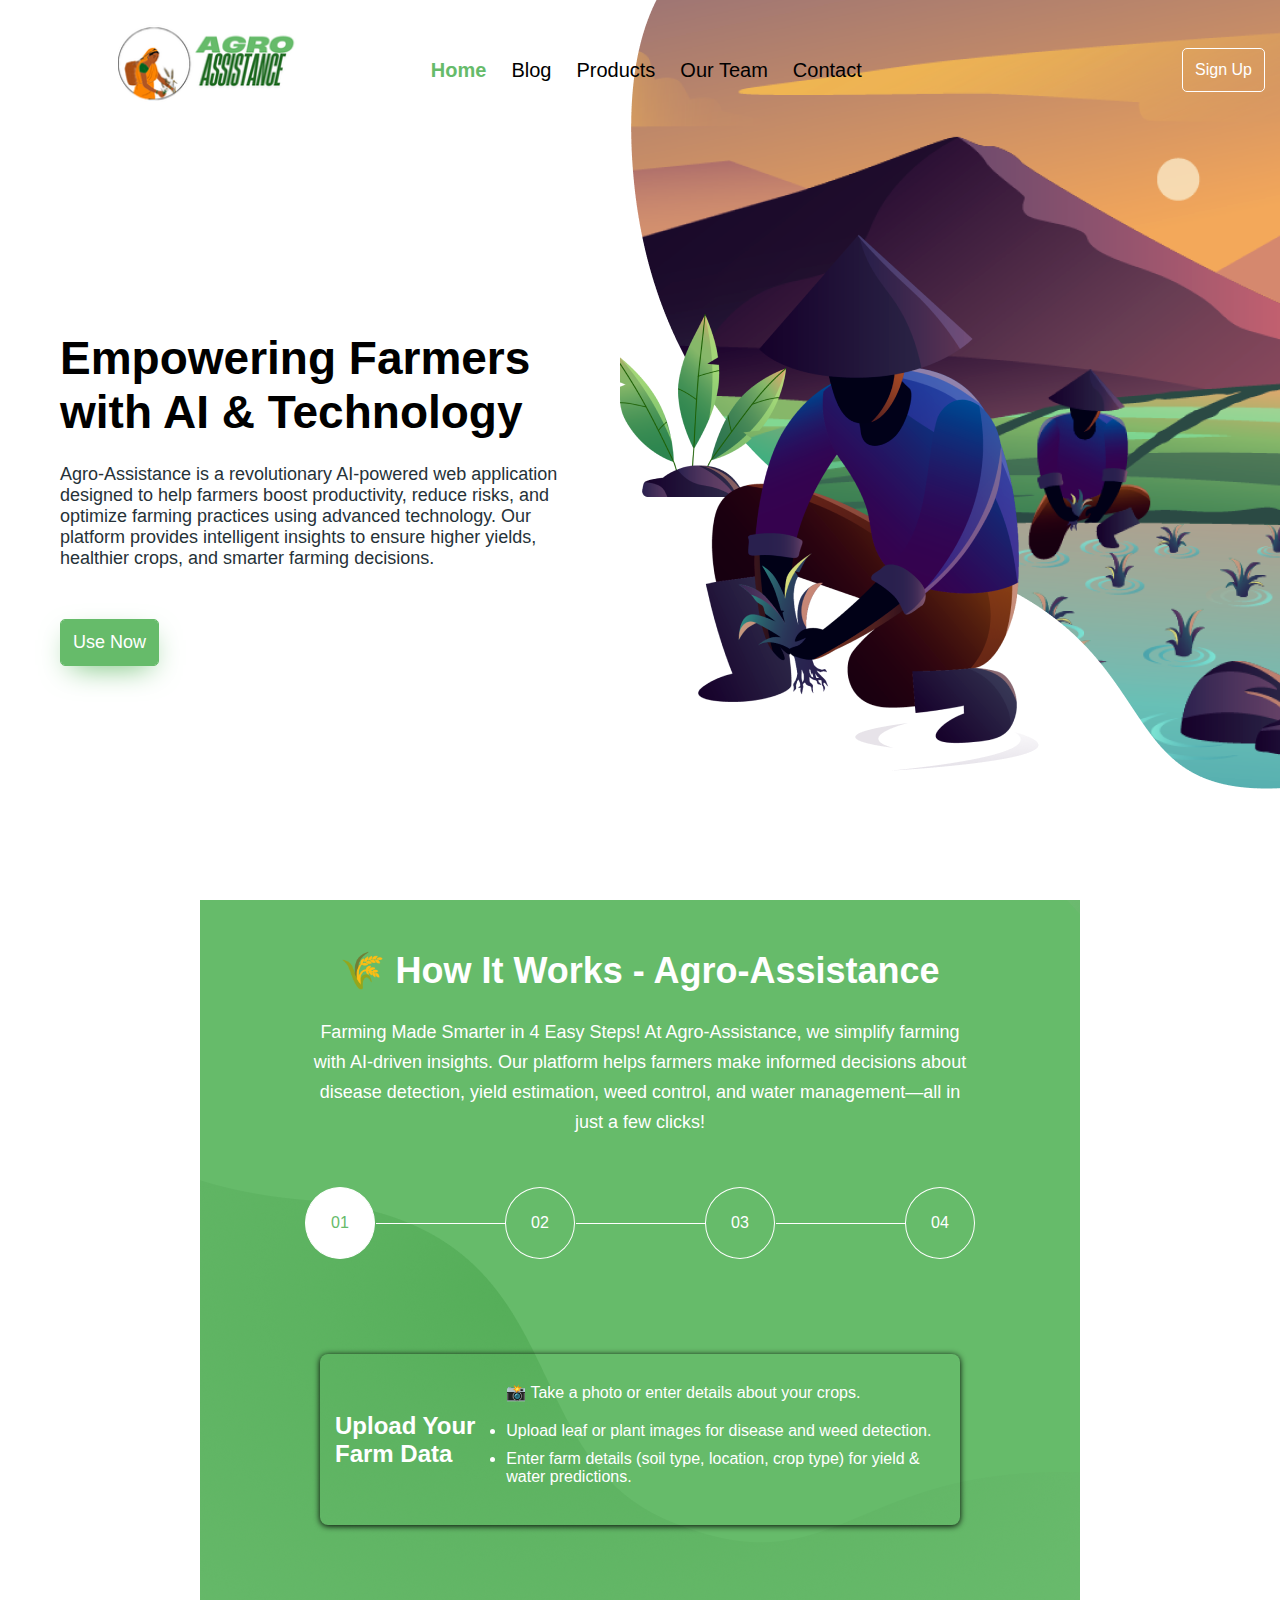
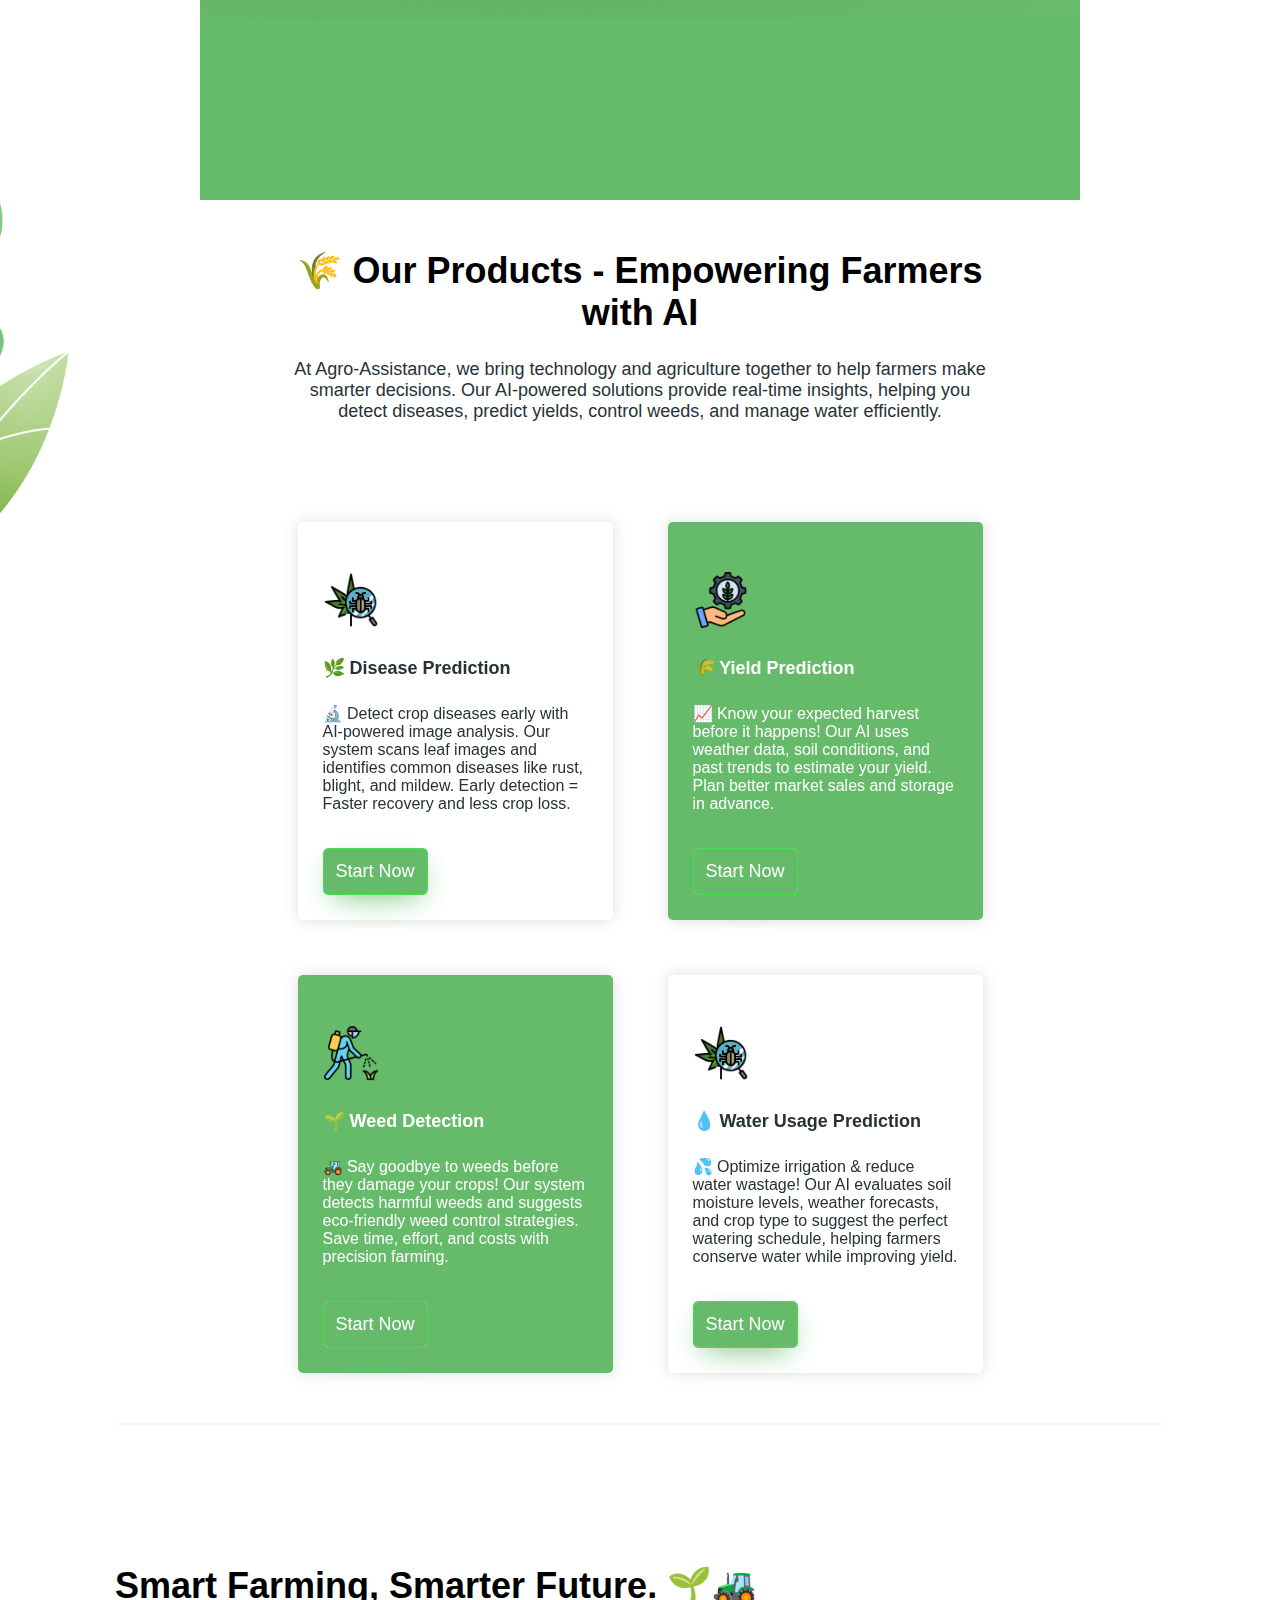
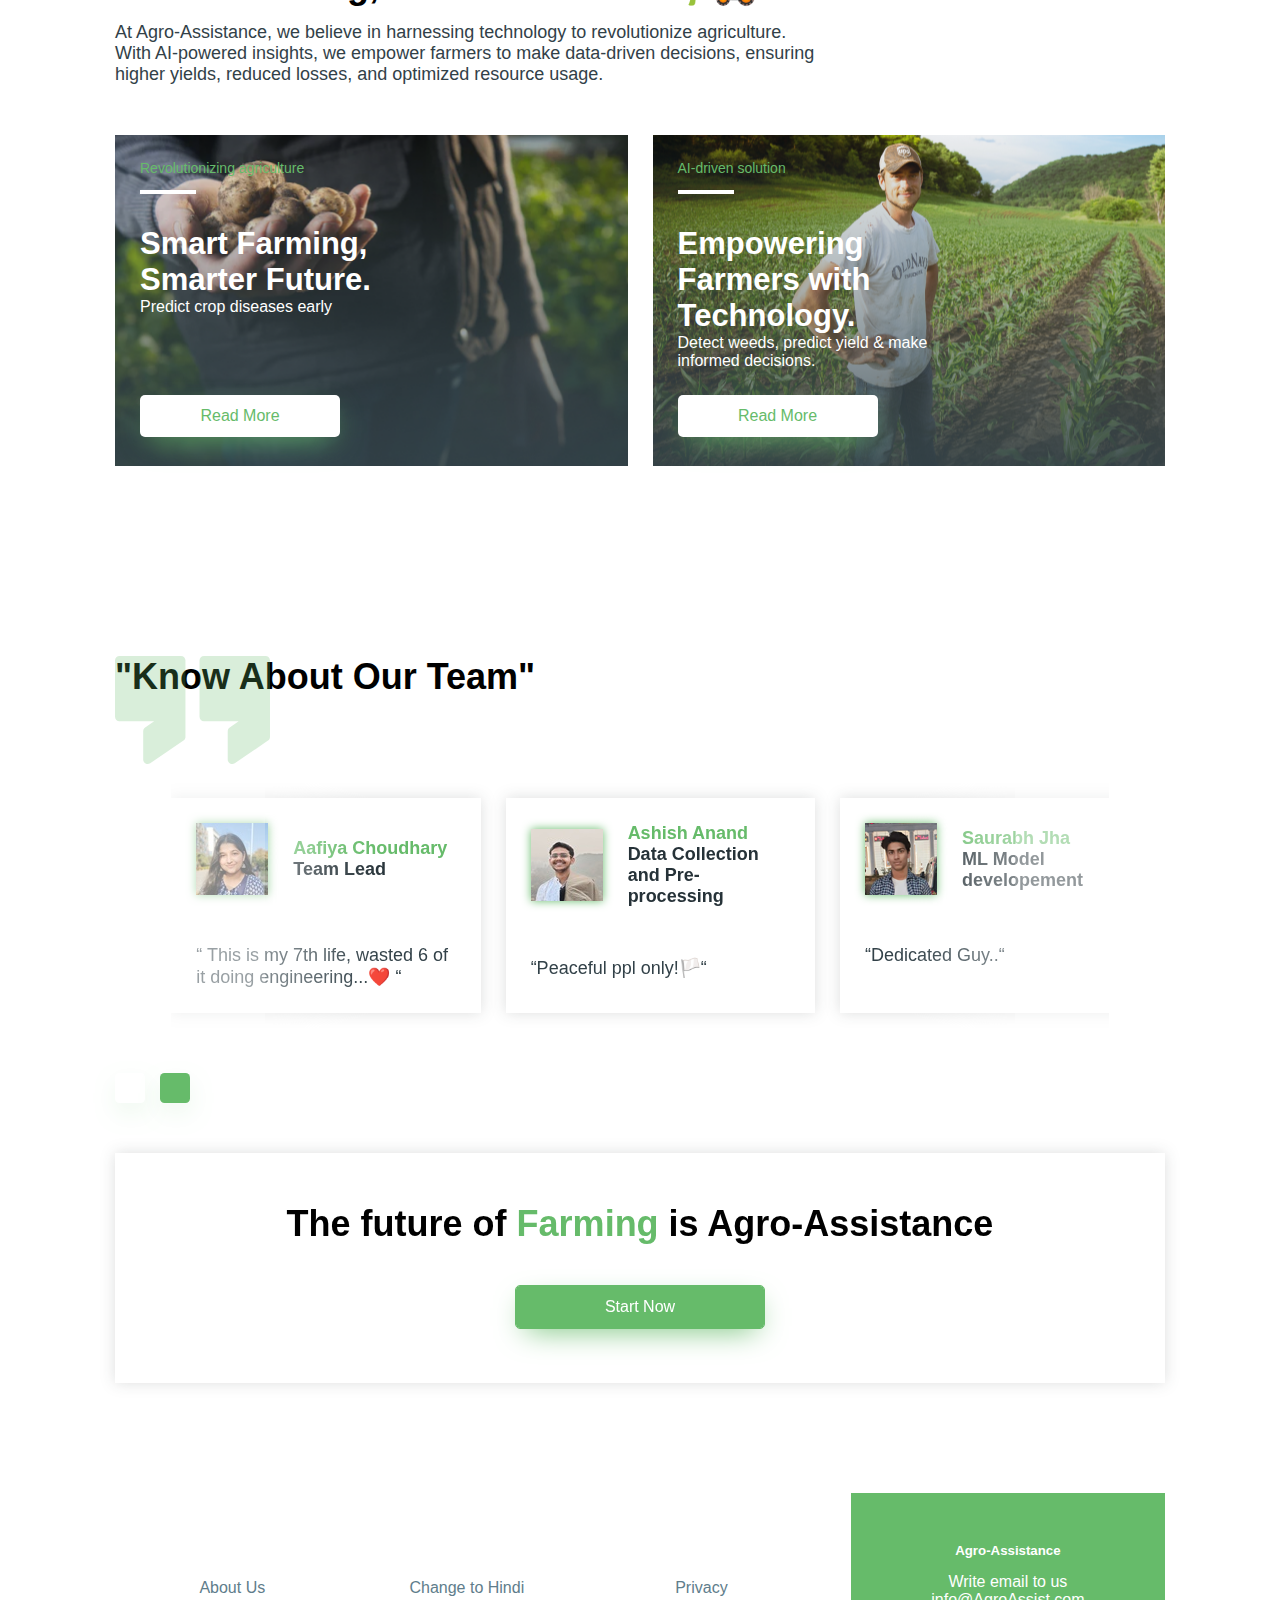
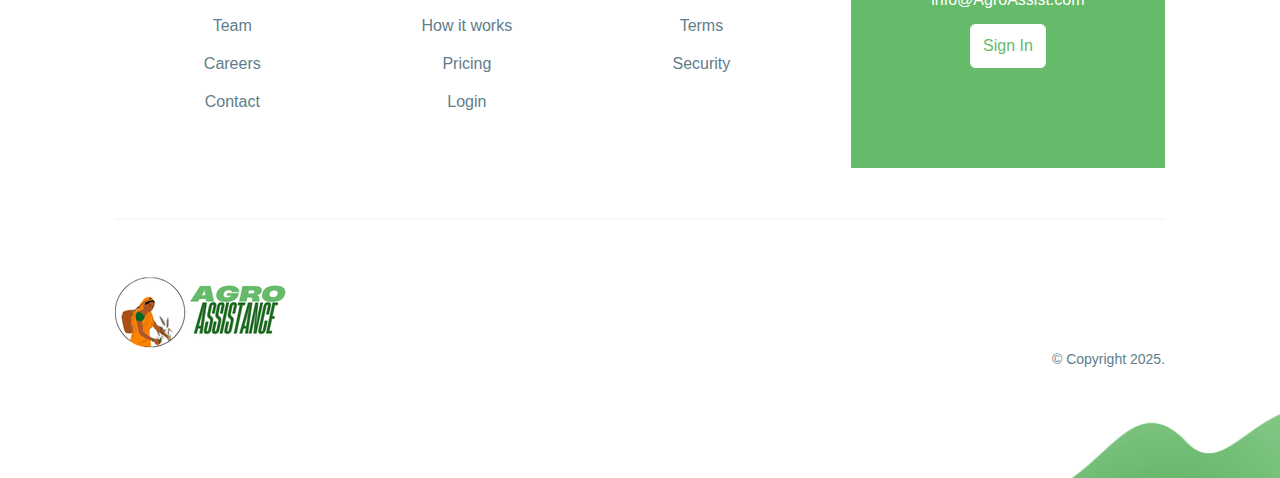
==== index.html @ 74d958de "added language switch toggle at footer." ====
<!DOCTYPE html>
<html lang="en">

<head>
    <meta charset="UTF-8">
    <meta name="viewport" content="width=device-width, user-scalable=no, initial-scale=1.0, maximum-scale=1.0, minimum-scale=1.0">
    <title>Agro Assistance</title>
    <link rel="icon" type="image/png" href="assets/img/agri.svg">
    <link rel="stylesheet" href="https://cdnjs.cloudflare.com/ajax/libs/font-awesome/5.15.2/css/all.min.css" integrity="sha512-HK5fgLBL+xu6dm/Ii3z4xhlSUyZgTT9tuc/hSrtw6uzJOvgRr2a9jyxxT1ely+B+xFAmJKVSTbpM/CuL7qxO8w==" crossorigin="anonymous" />
    <link rel="stylesheet" href="assets/css/main.css">
</head>

<body>
    <div class="container">
        <header>
            <nav class="header__nav w-120">
                <div class="header__logo">
                    <img src="assets/img/logo.png" alt="Logo">
                </div>
                <div class="header__nav__content">
                    <div class="nav-close-icon"></div>
                    <ul class="header__menu">
                        <li class="menu__item">
                            <a href="#home" class="menu__link active">Home</a>
                        </li>
                        <li class="menu__item">
                            <a href="#blog" class="menu__link">Blog</a>
                        </li>
                        <li class="menu__item">
                            <a href="#product" class="menu__link">Products</a>
                        </li>
                        <li class="menu__item">
                            <a href="#team" class="menu__link">Our Team</a>
                        </li>
                    
                        <li class="menu__item">
                            <a href="#contact" class="menu__link">Contact</a>
                        </li>
                    </ul>
                    <div class="header__signup">
                        <a href="#" class="btn btn__signup">
                            <i class="fas fa-user-plus"></i> Sign Up
                        </a>
                    </div>
                </div>

                <div class="hamburger-menu-wrap">
                    <div class="hamburger-menu">
                        <div class="line"></div>
                        <div class="line"></div>
                        <div class="line"></div>
                    </div>
                </div>
            </nav>
        </header>

        <section id="home" class="hero w-120">
            <div class="hero__content">
                <div class="hero__text">
                    <h1 class="hero__title">Empowering Farmers with AI & Technology</h1>
                    <p class="hero__description">
                        Agro-Assistance is a revolutionary AI-powered web application designed to help farmers boost productivity, reduce risks, and optimize farming practices using advanced technology. Our platform provides intelligent insights to ensure higher yields, healthier crops, and smarter farming decisions.
                    </p>
                    <a href="#product" class="btn btn__hero">Use Now</a>
                </div>
                <div class="hero__img">
                    <img src="assets/img/hero.png" alt="">
                </div>
            </div>
        </section>

        <section id="blog" class="how-is-works w-120">
            <div class="works__content">
                <div class="works__head">
                    <h2 class="works__title">🌾 How It Works - Agro-Assistance</h2>
                    <p class="works__description">
                        Farming Made Smarter in 4 Easy Steps!
At Agro-Assistance, we simplify farming with AI-driven insights. Our platform helps farmers make informed decisions about disease detection, yield estimation, weed control, and water management—all in just a few clicks!
                    </p>
                </div>
                <div class="works__body">
                    <ul class="form_progressbar">
                        <li class="progressbar__step active" data-step="1">01</li>
                        <li class="progressbar__step" data-step="2">02</li>
                        <li class="progressbar__step" data-step="3">03</li>
                        <li class="progressbar__step" data-step="4">04</li>
                    </ul>
                </div>
                <div class="works__footer">
                    <div class="works__step__content first_step">
                        <h3 class="works__step_title"> Upload Your Farm Data</h3>
                        <ul class="works__step_description">
                            <p>📸 Take a photo or enter details about your crops.</p>
                                <li>Upload leaf or plant images for disease and weed detection.</li>
                                <li>Enter farm details (soil type, location, crop type) for yield & water predictions.</li>
                                
                        </ul>
                    </div>
                    <div class="works__step__content">
                        <h3 class="works__step_title"> AI Analysis & Predictions</h3>
                        <ul class="works__step_description">
                            <p>🤖 Let our AI do the work!</p>
                            <li>Our advanced machine learning models analyze images, soil, and climate data.</li>
                            <li>Get instant disease identification, weed classification, yield estimations, and water usage recommendations.</li>
                        </ul>
                    </div>
                    <div class="works__step__content">
                        <h3 class="works__step_title">Get Actionable Insights</h3>
                        <ul class="works__step_description">
                            <p>📊 Receive easy-to-understand reports. </p>
                                <li>If a disease or weed is detected, get treatment recommendations.</li>
                                <li>For yield prediction, see expected production estimates.</li>
                                <li>Get customized watering schedules to conserve water.</li> 
                        </ul>
                    </div>
                    <div class="works__step__content">
                        <h3 class="works__step_title"> Improve & Optimize Your Farming</h3>
                        <ul class="works__step_description">
                            <p>🌾 Take action & grow smarter!</p>
                                <li>Follow AI-powered suggestions for healthier crops.</li>
                                <li>Plan irrigation wisely, saving time & resources.</li>
                                <li>Watch your farm productivity soar with technology! 🚀</li>
                        </ul>
                    </div>
                </div>
            </div>
        </section>

        <section id="product" class="opportunities">
            <div class="opportunities__img">
                <img src="assets/img/leaf.png" alt="">
            </div>
            <div class="opportunities__content w-105">
                <div class="opportunities__head">
                    <h2 class="opportunities__title">🌾 Our Products - Empowering Farmers with AI</h2>
                    <p class="opportunities__description">At Agro-Assistance, we bring technology and agriculture together to help farmers make smarter decisions. Our AI-powered solutions provide real-time insights, helping you detect diseases, predict yields, control weeds, and manage water efficiently.</p>
                </div>
                <div class="opportunities__body">
                    <div class="opportunity">
                        <img src="assets/img/opportunites/opp1.png" alt="Icon" class="opportunity__icon img__50">
                        <h4 class="opportunity__title">🌿 Disease Prediction</h4>
                        <p class="opportunity__description">
                            🔬 Detect crop diseases early with AI-powered image analysis. Our system scans leaf images and identifies common diseases like rust, blight, and mildew. Early detection = Faster recovery and less crop loss.</p>
                        <button class="btn btn__start">Start Now</button>
                    </div>

                    <div class="opportunity active">
                        <img src="assets/img/opportunites/opp2.png" alt="Icon" class="opportunity__icon img__50">
                        <h4 class="opportunity__title">🌾 Yield Prediction</h4>
                        <p class="opportunity__description">
                            📈 Know your expected harvest before it happens! Our AI uses weather data, soil conditions, and past trends to estimate your yield. Plan better market sales and storage in advance.</p>
                        <button class="btn btn__start">Start Now</button>
                    </div>
                    <div class="opportunity active">
                        <img src="assets/img/opportunites/opp3.png" alt="Icon" class="opportunity__icon img__50">
                        <h4 class="opportunity__title">🌱 Weed Detection</h4>
                        <p class="opportunity__description">
                            🚜 Say goodbye to weeds before they damage your crops! Our system detects harmful weeds and suggests eco-friendly weed control strategies. Save time, effort, and costs with precision farming.</p>
                        <button class="btn btn__start">Start Now</button>
                    </div>
                    <div class="opportunity">
                        <img src="assets/img/opportunites/opp1.png" alt="Icon" class="opportunity__icon img__50">
                        <h4 class="opportunity__title">💧 Water Usage Prediction</h4>
                        <p class="opportunity__description">
                            💦 Optimize irrigation & reduce water wastage! Our AI evaluates soil moisture levels, weather forecasts, and crop type to suggest the perfect watering schedule, helping farmers conserve water while improving yield.</p>
                        <button class="btn btn__start">Start Now</button>
                    </div>
                </div>
            </div>
        </section>

        <section class="invest  w-105">
            <div class="invest__content">
                <div class="invest__head">
                    <h2 class="invest__title">Smart Farming, Smarter Future. 🌱🚜</h2>
                    <p class="invest__description">
                        At Agro-Assistance, we believe in harnessing technology to revolutionize agriculture. With AI-powered insights, we empower farmers to make data-driven decisions, ensuring higher yields, reduced losses, and optimized resource usage.
                    </p>
                </div>
                <div class="invest__body">
                    <div class="invest__item">
                        <div class="invest__item__head">
                            <h5 class="invest__item__subtitle">Revolutionizing agriculture</h5>
                        </div>
                        <div class="invest__item__body">
                            <h4 class="invest__item__title">Smart Farming, Smarter Future.</h4>
                            <p class="invest__item_description">
                                Predict crop diseases early
                            </p>
                        </div>
                        <div class="invest__item__footer">
                            <a href="#blog" class="btn btn__invest">Read More</a>
                        </div>
                    </div>
                    <div class="invest__item">
                        <div class="invest__item__head">
                            <h5 class="invest__item__subtitle"> AI-driven solution</h5>
                        </div>
                        <div class="invest__item__body">
                            <h4 class="invest__item__title">Empowering Farmers with Technology.
                            </h4>
                            <p class="invest__item_description">
                                Detect weeds, predict yield & make informed decisions.
                            </p>
                        </div>
                        <div class="invest__item__footer">
                            <a href="#blog" class="btn btn__invest">Read More</a>
                        </div>
                    </div>
                </div>
            </div>
        </section>

        <section id="team" class="testimonials">
            <div class="testimonials__content">
                <div class="testimonials__head w-105">
                    <img src="assets/img/quote.svg" alt="Quote" class="testimonials__quote">
                    <h2 class="testimonials__title">"Know About Our Team"</h2>
                </div>
                <div class="testimonials__body">
                    <div class="testimonials__list">
                        <div class="testimonial">
                            <div class="testimonial__profile">
                                <div class="testimonial__img">
                                    <img src="assets/img/testimonials/0.jpg" alt="Testimonial">
                                </div>
                                <div class="testimonial__info">
                                    <h4 class="testimonial__name">Aafiya Choudhary</h4>
                                    <h4 class="testimonial__title">Team Lead</h4>
                                </div>
                            </div>
                            <p class="testimonial__description">
                                “ This is my 7th life, wasted 6 of it doing engineering...❤️ “
                            </p>
                        </div>
                        <div class="testimonial">
                            <div class="testimonial__profile">
                                <div class="testimonial__img">
                                    <img src="assets/img/testimonials/1.jpg" alt="Testimonial">
                                </div>
                                <div class="testimonial__info">
                                    <h4 class="testimonial__name"> Ashish Anand</h4>
                                    <h4 class="testimonial__title">Data Collection and Pre-processing</h4>
                                </div>
                            </div>
                            <p class="testimonial__description">
                                “Peaceful ppl only!🏳️“
                            </p>
                        </div>
                        <div class="testimonial">
                            <div class="testimonial__profile">
                                <div class="testimonial__img">
                                    <img src="assets/img/testimonials/2.png" alt="Testimonial">
                                </div>
                                <div class="testimonial__info">
                                    <h4 class="testimonial__name">Saurabh Jha</h4>
                                    <h4 class="testimonial__title">ML Model developement</h4>
                                </div>
                            </div>
                            <p class="testimonial__description">
                                “Dedicated Guy..“
                            </p>
                        </div>
                        <div class="testimonial">
                            <div class="testimonial__profile">
                                <div class="testimonial__img">
                                    <img src="assets/img/testimonials/3.png" alt="Testimonial">
                                </div>
                                <div class="testimonial__info">
                                    <h4 class="testimonial__name"> Prakhar Malviya</h4>
                                    <h4 class="testimonial__title">Data Collection and Pre-processing</h4>
                                </div>
                            </div>
                            <p class="testimonial__description">
                                “ cool guy! “
                            </p>
                        </div>
                        <div class="testimonial">
                            <div class="testimonial__profile">
                                <div class="testimonial__img">
                                    <img src="assets/img/testimonials/4.png" alt="Testimonial">
                                </div>
                                <div class="testimonial__info">
                                    <h4 class="testimonial__name">Abhishek kumar jha</h4>
                                    <h4 class="testimonial__title">Front-end & UI/UX</h4>
                                </div>
                            </div>
                            <p class="testimonial__description">
                                “ Techiee but doesn't work :/“
                            </p>
                        </div>
                        <div class="testimonial">
                            <div class="testimonial__profile">
                                <div class="testimonial__img">
                                    <img src="assets/img/testimonials/5.png" alt="Testimonial">
                                </div>
                                <div class="testimonial__info">
                                    <h4 class="testimonial__name"> Aman kumar</h4>
                                    <h4 class="testimonial__title">Front-end & UI/UX</h4>
                                </div>
                            </div>
                            <p class="testimonial__description">
                                “ JIGRIIII ^_^ ❤️“
                            </p>
                        </div>
                        <div class="testimonial">
                            <div class="testimonial__profile">
                                <div class="testimonial__img">
                                    <img src="assets/img/testimonials/6.png" alt="Testimonial">
                                </div>
                                <div class="testimonial__info">
                                    <h4 class="testimonial__name">Isha Rani</h4>
                                    <h4 class="testimonial__title">Result and Analysis</h4>
                                </div>
                            </div>
                            <p class="testimonial__description">
                                “never out of content!❤️“
                            </p>
                        </div>
                        <div class="testimonial">
                            <div class="testimonial__profile">
                                <div class="testimonial__img">
                                    <img src="assets/img/testimonials/7.png" alt="Testimonial">
                                </div>
                                <div class="testimonial__info">
                                    <h4 class="testimonial__name"> Anushka Bajpai</h4>
                                    <h4 class="testimonial__title">Result and Analysis</h4>
                                </div>
                            </div>
                            <p class="testimonial__description">
                                “hardworker.. “
                            </p>
                        </div>

                    </div>
                </div>
                <div class="testimonials__footer  w-105">
                    <div class="testimonials__directions">
                        <button class="btn__testimonials btn__testimonials__prev disable">
                            <i class="fa fa-chevron-left"></i>
                        </button>
                        <button class="btn__testimonials btn__testimonials__next">
                            <i class="fa fa-chevron-right"></i>
                        </button>
                    </div>
                </div>
            </div>
        </section>

        <section class="farm-invest w-105">
            <h2 class="farm-invest__title">The future of <span>Farming</span> is Agro-Assistance</h2>
            <a href="#product" class="btn btn__farm--invest">Start Now</a>

        </section>

        <footer class="footer">
            <div class="footer__body w-105">
                <nav class="footer__nav">
                    <ul class="footer_nav__menu">
                        <li class="footer_nav__item">
                            <h4 class="footer_nav__menu__title">COMPANY</h4>
                        </li>
                        <li class="footer_nav__item">
                            <a href="#" class="footer_nav__link">About Us</a>
                        </li>
                        <li class="footer_nav__item">
                            <a href="#" class="footer_nav__link">Team</a>
                        </li>
                        <li class="footer_nav__item">
                            <a href="#" class="footer_nav__link">Careers</a>
                        </li>
                        <li class="footer_nav__item">
                            <a href="#" class="footer_nav__link">Contact</a>
                        </li>
                    </ul>
                    <ul class="footer_nav__menu">
                        <li class="footer_nav__item">
                            <h4 class="footer_nav__menu__title">INVEST</h4>
                        </li>
                        <li class="footer_nav__item">
                            <a href="/hi" class="footer_nav__link">Change to Hindi</a>
                        </li>
                        <li class="footer_nav__item">
                            <a href="#" class="footer_nav__link">How it works</a>
                        </li>
                        <li class="footer_nav__item">
                            <a href="#" class="footer_nav__link">Pricing</a>
                        </li>
                        <li class="footer_nav__item">
                            <a href="#" class="footer_nav__link">Login</a>
                        </li>
                    </ul>
                    <ul class="footer_nav__menu">
                        <li class="footer_nav__item">
                            <h4 class="footer_nav__menu__title">LEGAL</h4>
                        </li>
                        <li class="footer_nav__item">
                            <a href="#" class="footer_nav__link">Privacy</a>
                        </li>
                        <li class="footer_nav__item">
                            <a href="#" class="footer_nav__link">Terms</a>
                        </li>
                        <li class="footer_nav__item">
                            <a href="#" class="footer_nav__link">Security</a>
                        </li>
                    </ul>
                </nav>
                <div class="footer__contact">
                    <h5 class="footer__contact__title">Agro-Assistance</h5>
                    <span>Write email to us</span>
                    <a href="mailto:info@AgroAssist.com" class="email">info@AgroAssist.com</a>
                    <a href="#" class="btn btn__signin">
                        <i class="far fa-user"></i> Sign In
                    </a>
                </div>
            </div>
            <div class="footer__bottom">
                <div class="footer__bottom__content w-105">
                    <div class="footer__logo">
                        <img src="assets/img/logo.png" alt="Logo">
                    </div>
                    <p class="footer_copyright">
                        © Copyright 2025.
                    </p>
                </div>
                <img src="assets/img/mountain.png" alt="Mountain" class="footer_img">
            </div>
        </footer>
    </div>
    <script src="assets/js/main.js" type="module"></script>

</body>

</html>
---- assets/css/main.css ----
@import url("https://fonts.googleapis.com/css2?family=Chivo:wght@400;700&display=swap");
*,
*:before,
*:after {
  margin: 0;
  padding: 0;
  box-sizing: border-box;
}

html {
  font-size: 10px;
  html { scroll-behavior: smooth; }
}

body {
  font-family: 'Chivo', sans-serif;
  font-size: 1.6rem;
  color: #000000;
}

ul {
  list-style: none;
}

a {
  text-decoration: none;
  cursor: pointer;
  color: #000000;
}

input,
textarea,
button,
select,
a {
  -webkit-tap-highlight-color: rgba(0, 0, 0, 0);
}

img {
  width: 100%;
  max-width: 100%;
}

section {
  padding: 5rem 0;
}

.container {
  width: 100%;
  padding: 0 1.5rem;
  max-width: 144rem;
  margin: auto;
}

.w-120 {
  max-width: 120rem;
}

.w-105 {
  max-width: 105rem;
}

.btn {
  border-radius: .5rem;
  padding: 1.2rem;
}

/*Header */
header {
  position: absolute;
  left: 0;
  top: 0;
  width: 100%;
  z-index: 2;
}

.header__nav {
  /* padding: 2rem 1.5rem;
  margin: auto;
  display: flex;
  align-items: center; */

  padding: 2rem 1.5rem;
  display: flex;
  align-items: center;
  margin-left: 103px;
}

.header__logo {
  flex: 3;
}

.header__logo img {
  max-width: 20rem;
}

.header__nav__content {
  flex: 8;
  display: flex;
  align-items: center;
}

.header__nav__content.open {
  transform: translateX(0);
}

.header__menu {
  flex: 5;
  display: flex;
  font-size: 20px;
  grid-gap: 2.5rem;
}

.menu__link {
  cursor: pointer;
  transition: .2s all;
}

.menu__link:hover {
  color: #66BB6A;
}

.menu__link.active {
  color: #66BB6A;
  font-weight: bold;
}

.header__signup {
  flex: 4;
  display: flex;
  justify-content: flex-end;
}

.btn__signup {
  border: 1px solid #ffffff;
  font-size: 1.6rem;
  color: #ffffff;
  /*
    Button hover effect resource
    https://codepen.io/alticreation/pen/zBZwOP
    */
  display: inline-block;
  transition: all .3s;
  position: relative;
  overflow: hidden;
  z-index: 1;
}

.btn__signup:after {
  content: '';
  position: absolute;
  bottom: 0;
  left: 0;
  width: 100%;
  height: 100%;
  background-color: transparent;
  z-index: -2;
}

.btn__signup:before {
  content: '';
  position: absolute;
  bottom: 0;
  left: 0;
  width: 0%;
  height: 100%;
  background-color: #66BB6A;
  transition: all .3s;
  z-index: -1;
}

.btn__signup:hover {
  color: #ffffff;
}

.btn__signup:hover:before {
  width: 100%;
}

.hamburger-menu-wrap {
  position: absolute;
  top: 3rem;
  right: 2rem;
  cursor: pointer;
  z-index: 1;
  display: none;
}

.hamburger-menu {
  width: 2rem;
  height: 2rem;
  display: flex;
  grid-row-gap: .2rem;
  flex-wrap: wrap;
  align-items: center;
  position: relative;
}

.hamburger-menu .line {
  background-color: #66BB6A;
  height: .3rem;
  width: 100%;
  transition: all 0.3s;
}

.nav-close-icon {
  position: relative;
  padding: 3rem 2rem;
  height: 2.5rem;
  cursor: pointer;
  display: none;
}

.nav-close-icon:before, .nav-close-icon:after {
  position: absolute;
  content: '';
  width: 4px;
  right: 4rem;
  height: 40%;
  background-color: #ffffff;
}

.nav-close-icon:before {
  transform: rotateZ(45deg) translate(0.5rem, -1rem);
}

.nav-close-icon:after {
  transform: rotateZ(-45deg) translate(1rem, 0.5rem);
}

/*End Header */
/*End Hero */
.hero {
  margin: auto;
  height: 100vh;
}
@media screen and (max-width: 480px) {
  .hero {
      margin: auto;
      height: 50vh; 
      margin-bottom: 28rem;
  }
}


.hero__content {
  display: flex;
}

.hero__text {
  margin-top: 10rem;
  max-width: 50rem;
}

.hero__title {
  font-size: 4.6rem;
}

.hero__description {
  font-size: 1.8rem;
  margin: 2.5rem 0 5rem;
  color: #263238;
}

.btn__hero {
  border: 1px solid #66BB6A;
  color: #ffffff;
  font-size: 1.8rem;
  box-shadow: 1px 10px 30px -10px #66bb6a;
  /*
    Button hover effect 
    */
  display: inline-block;
  transition: all .3s;
  position: relative;
  overflow: hidden;
  z-index: 1;
}

.btn__hero:after {
  content: '';
  position: absolute;
  bottom: 0;
  left: 0;
  width: 100%;
  height: 100%;
  background-color: #66BB6A;
  z-index: -2;
}

.btn__hero:before {
  content: '';
  position: absolute;
  bottom: 0;
  left: 0;
  width: 0%;
  height: 100%;
  background-color: #ffffff;
  transition: all .3s;
  z-index: -1;
}

.btn__hero:hover {
  color: #66BB6A;
}

.btn__hero:hover:before {
  width: 100%;
}
.btn__start {
  border: 1px solid #42e149;
  color: #ffffff;
  font-size: 1.8rem;
  box-shadow: 1px 10px 30px -10px #66bb6a;
  /*
    Button hover effect 
    */
  display: inline-block;
  transition: all .3s;
  position: relative;
  overflow: hidden;
  z-index: 1;
}

.btn__start:after {
  content: '';
  position: absolute;
  bottom: 0;
  left: 0;
  width: 100%;
  height: 100%;
  background-color: #66BB6A;
  z-index: -2;
}

.btn__start:before {
  content: '';
  position: absolute;
  bottom: 0;
  left: 0;
  width: 0%;
  height: 100%;
  background-color: #ffffff;
  transition: all .3s;
  z-index: -1;
}

.btn__start:hover {
  color: #66BB6A;
}

.btn__start:hover:before {
  width: 100%;
}

.hero__img {
  position: absolute;
  top: 0;
  right: 0;
  z-index: -1;
}

.hero__img img {
  max-height: 100vh;
  width: initial;
}

/*End Hero */
/*Opportunities*/
.opportunities {
  position: relative;
}

.opportunities__img {
  position: absolute;
  left: -6.5rem;
  top: -13rem;
  z-index: -1;
}

.opportunities__img img {
  max-height: 55rem;
  max-width: 16rem;
}

.opportunities__content {
  margin: auto;
  display: flex;
  flex-direction: column;
  padding-bottom: 5rem;
  border-bottom: 2px solid #f7f7f7;
  margin-bottom: 4rem;
}

.opportunities__head {
  text-align: center;
  max-width: 70rem;
  margin: 0 auto 10rem;
}

.opportunities__title {
  font-size: 3.6rem;
  color: #000000;
}

.opportunities__description {
  margin-top: 2.5rem;
  font-size: 1.8rem;
  font-weight: 400;
  color: #263238;
  
}

.opportunities__body {
  display: flex;
  flex-wrap: wrap;
  grid-gap: 5.5rem;
  align-self: center;
  justify-content: center;
}

.opportunity {
  width: 30%;
  background-color: #ffffff;
  border-radius: .5rem;
  filter: drop-shadow(0 0 0.75rem rgba(27, 31, 35, 0.15));
  padding: 5rem 2.5rem 2.5rem;
  transition: all 0.3s ease-out;
}

.opportunity.active {
  background-color: #66BB6A;
}

.opportunity.active .opportunity__title,
.opportunity.active .opportunity__description {
  color: #ffffff;
}

.opportunity:hover {
  transform: translateY(-2rem);
}

.opportunity__icon {
  max-height: 5.6rem;
  width: initial;
}

.opportunity__title {
  font-size: 1.8rem;
  color: #263238;
  margin: 2.5rem 0;
}

.opportunity__description {
  font-size: 1.6rem;
  font-weight: 400;
  color: #263238;
  padding-bottom: 35px;
}

/*End Opportunities*/
/* Invest*/
.invest__item__footer {
  margin-top: auto; 
}

.invest {
  margin: auto;
}

.invest__head {
  max-width: 70rem;
}

.invest__title {
  font-size: 3.6rem;
}

.invest__description {
  margin-top: 1.5rem;
  color: #324148;
  font-size: 1.8rem;
}

.invest__body {
  margin-top: 5rem;
  display: grid;
  grid-template-columns: repeat(auto-fill, minmax(40rem, 1fr));
  grid-gap: 2.5rem;
}

.invest__item {
  padding: 2.5rem;
  /* ADDED THIS LATER */
  display: flex;
  flex-direction: column;
  justify-content: space-between; 
  min-height: 100%;
}

.invest__item:nth-child(1) {
  background: url("../img/investments/invest-1.png") no-repeat center/cover;
}

.invest__item:nth-child(2) {
  background: url("../img/investments/invest-2.png") no-repeat center/cover;
}

.invest__item__subtitle {
  color: #66BB6A;
  font-size: 1.4rem;
  font-weight: 400;
  position: relative;
}

.invest__item__subtitle::after {
  position: absolute;
  content: '';
  top: 3rem;
  left: 0;
  width: 5.6rem;
  height: 4px;
  background-color: #ffffff;
}

.invest__item__body {
  margin: 5rem 0 2.5rem;
  /* ADDED THIS LATER */
  flex-grow: 1;
}

.invest__item__title {
  color: #ffffff;
  font-size: 3.1rem;
  max-width: 30rem;
}

.invest__item_description {
  font-size: 1.6rem;
  color: #ffffff;
  max-width: 30rem;
}

.btn__invest {
  color: #66BB6A;
  display: inline-block;
  width: 20rem;
  text-align: center;
  box-shadow: 1px 10px 30px -10px #66bb6a;
  /*
    Button hover effect resource
    https://codepen.io/alticreation/pen/zBZwOP
    */
  display: inline-block;
  transition: all .3s;
  position: relative;
  overflow: hidden;
  z-index: 1;
}

.btn__invest:after {
  content: '';
  position: absolute;
  bottom: 0;
  left: 0;
  width: 100%;
  height: 100%;
  background-color: #ffffff;
  z-index: -2;
}

.btn__invest:before {
  content: '';
  position: absolute;
  bottom: 0;
  left: 0;
  width: 0%;
  height: 100%;
  background-color: #66BB6A;
  transition: all .3s;
  z-index: -1;
}

.btn__invest:hover {
  color: #ffffff;
}

.btn__invest:hover:before {
  width: 100%;
}

/*End Invest*/
/*End How Is Works*/
.how-is-works {
  background: url("../img/how-is-works-bg.png") no-repeat;
  background-color: #66BB6A;
  margin: auto;
  height: 100vh;
  max-width: 88rem;
}

.works__content {
  max-width: 70rem;
  margin: auto;
  color: #ffffff;
  padding: 0 1.5rem;
}

.works__head {
  text-align: center;
}

.works__title {
  font-size: 3.6rem;
}

.works__description {
  margin-top: 2.5rem;
  font-size: 1.8rem;
  font-weight: 400;
  line-height: 3rem;
}

.works__body {
  margin: 5rem 0 8rem;
}

.form_progressbar {
  display: flex;
  grid-column-gap: 13rem;
}

.progressbar__step {
  cursor: pointer;
  border-radius: 50%;
  width: 7.2rem;
  height: 7.2rem;
  border: 1px solid #ffffff;
  display: flex;
  align-items: center;
  justify-content: center;
  position: relative;
}

.progressbar__step.active {
  background-color: #ffffff;
  color: #66BB6A;
}

.progressbar__step.active:not(:first-child)::after {
  height: 5px;
  transform: scaleX(0);
  transform-origin: left;
  animation: progressBarStepAnimate 0.5s linear forwards;
}

.progressbar__step:not(:first-child)::before, .progressbar__step:not(:first-child)::after {
  position: absolute;
  content: '';
  right: 100%;
  width: 13rem;
  height: 1px;
  background-color: #ffffff;
  pointer-events: none;
}

@keyframes progressBarStepAnimate {
  100% {
    transform: scaleX(1);
  }
}

.works__footer {
  display: flex;
  overflow: hidden;
}

.works__step__content {
  flex-shrink: 0;
  width: 100%;
  display: flex;
  grid-gap: 2.5rem;
  transition: .5s all linear;
  padding: 3rem;
  position: relative;
  align-items: center;
}

.works__step__content::before {
  position: absolute;
  content: '';
  left: 1.5rem;
  top: 1.5rem;
  width: calc(100% - 3rem);
  height: calc(100% - 3rem);
  box-shadow: 0 1px 6px black;
  border-radius: .8rem;
}

.works__step_title {
  font-size: 2.4rem;
  flex: 2; /* added this later */
}

.works__step_description {
  flex: 6;
  font-size: 1.6rem;
  font-weight: 400;
  list-style-type:disc;
}
.works__step_description p {
  padding-bottom: 2rem;
}
.works__step_description li {
  padding-bottom: 1rem;
} 

/*End How Is Works*/
/*Testimonials*/
.testimonials {
  margin-top: 9rem;
}

.testimonials__head {
  position: relative;
  margin: auto;
}

.testimonials__quote {
  position: absolute;
  top: 0;
  left: 0;
  max-height: 11rem;
  width: auto;
}

.testimonials__title {
  font-size: 3.6rem;
  max-width: 45rem;
}

.testimonials__body {
  margin: 8rem auto 4rem;
  width: 75%;
  overflow: hidden;
  padding: 2rem 0;
  position: relative;
}

.testimonials__body::before, .testimonials__body::after {
  position: absolute;
  content: '';
  top: 0;
  width: 10%;
  background-color: #ffffff;
  opacity: .5;
  height: 100%;
  z-index: 1;
}

.testimonials__body::before {
  left: 0;
  filter: drop-shadow(5rem 0 4rem #ffffff);
}

.testimonials__body::after {
  right: 0;
  filter: drop-shadow(-5rem 0 4rem #ffffff);
}

.testimonials__list {
  display: flex;
  grid-gap: 2.5rem;
  position: relative;
}

.testimonial {
  flex-shrink: 0;
  width: 33%;
  padding: 2.5rem;
  background-color: #ffffff;
  filter: drop-shadow(0 0 0.75rem rgba(27, 31, 35, 0.15));
  transition: transform .3s ease;
}

.testimonial:hover {
  transform: scale(1.1);
  z-index: 1;
}

.testimonial__profile {
  display: flex;
  grid-gap: 2.5rem;
  align-items: center;
  font-size: 1.8rem;
}

.testimonial__img {
  filter: drop-shadow(0 0 0.5rem #66BB6A);
  width: 7.2rem;
  height: 7.2rem;
}

.testimonial__img img {
  width: initial;
  max-width: initial;
}

.testimonial__name {
  color: #66BB6A;
}

.testimonial__title {
  color: #263238;
}

.testimonial__description {
  margin-top: 5rem;
  font-size: 1.8rem;
  color: #324148;
}

.testimonials__footer {
  margin: auto;
}

.testimonials__directions {
  display: flex;
  grid-gap: 1.5rem;
}

.btn__testimonials {
  border-radius: 15%;
  cursor: pointer;
  padding: 1.5rem;
  outline: none;
  border: none;
  background-color: #66BB6A;
  color: #ffffff;
  box-shadow: 1px 10px 30px -10px #66bb6a;
}

.btn__testimonials.disable {
  background-color: #ffffff;
  color: #263238;
}

/*End Testimonials*/
/*Farm Invest */
.farm-invest {
  margin: auto;
  padding: 5rem 2.5rem;
  text-align: center;
  background-color: #ffffff;
  filter: drop-shadow(0 0 0.75rem rgba(27, 31, 35, 0.15));
  margin-bottom: 10rem;
}

.farm-invest__title {
  font-size: 3.6rem;
}

.farm-invest__title span {
  color: #66BB6A;
}

.btn__farm--invest {
  border: 1px solid #66BB6A;
  color: #ffffff;
  display: inline-block;
  min-width: 25rem;
  margin-top: 4rem;
  box-shadow: 1px 10px 30px -10px #66bb6a;
  /*
    Button hover effect resource
    https://codepen.io/alticreation/pen/zBZwOP
    */
  display: inline-block;
  transition: all .3s;
  position: relative;
  overflow: hidden;
  z-index: 1;
}

.btn__farm--invest:after {
  content: '';
  position: absolute;
  bottom: 0;
  left: 0;
  width: 100%;
  height: 100%;
  background-color: #66BB6A;
  z-index: -2;
}

.btn__farm--invest:before {
  content: '';
  position: absolute;
  bottom: 0;
  left: 0;
  width: 0%;
  height: 100%;
  background-color: #ffffff;
  transition: all .3s;
  z-index: -1;
}

.btn__farm--invest:hover {
  color: #66BB6A;
}

.btn__farm--invest:hover:before {
  width: 100%;
}

/*End Farm Invest*/
/*Footer*/
.footer {
  position: relative;
}

.footer__body {
  margin: auto;
  display: flex;
  flex-wrap: wrap;
  grid-gap: 2.5rem;
  align-items: baseline;
  padding-bottom: 5rem;
  border-bottom: 2px solid #f7f7f7;
}

.footer__nav {
  display: flex;
  flex-wrap: wrap;
  flex: 9 2 auto;
  grid-row-gap: 2.5rem;
}

.footer_nav__menu {
  flex-basis: 33%;
}

.footer_nav__item {
  padding: 1rem 2.5rem;
}

.footer_nav__menu__title {
  font-size: 1.6rem;
  text-transform: uppercase;
}

.footer_nav__link {
  font-size: 1.6rem;
  color: #607D8B;
  transition: .2s all;
}

.footer_nav__link:hover {
  color: #66BB6A;
}

.footer__contact {
  flex: 1 0 28rem;
  background-color: #66BB6A;
  padding: 5rem 5rem 10rem;
  color: #ffffff;
  display: flex;
  align-items: center;
  flex-direction: column;
}

.footer__contact > * {
  max-width: 16rem;
}

.footer__contact__title {
  margin-bottom: 1.5rem;
}

.email {
  color: #ffffff;
}

.btn__signin {
  margin-top: 1.5rem;
  border: 1px solid #ffffff;
  color: #66BB6A;
  /*
    Button hover effect resource
    https://codepen.io/alticreation/pen/zBZwOP
    */
  display: inline-block;
  transition: all .3s;
  position: relative;
  overflow: hidden;
  z-index: 1;
}

.btn__signin:after {
  content: '';
  position: absolute;
  bottom: 0;
  left: 0;
  width: 100%;
  height: 100%;
  background-color: #ffffff;
  z-index: -2;
}

.btn__signin:before {
  content: '';
  position: absolute;
  bottom: 0;
  left: 0;
  width: 0%;
  height: 100%;
  background-color: #66BB6A;
  transition: all .3s;
  z-index: -1;
}

.btn__signin:hover {
  color: #ffffff;
}

.btn__signin:hover:before {
  width: 100%;
}

.footer__bottom__content {
  margin-top: 5rem;
  display: flex;
  align-items: baseline;
  justify-content: space-between;
  margin: 5rem auto 0;
  padding-bottom: 10rem;
}

.footer_copyright {
  color: #607D8B;
  font-size: 1.4rem;
  text-align: center;
}

.footer_img {
  position: absolute;
  bottom: 0;
  max-width: 50rem;
  right: -6.5rem;
}

/*End Footer*/
@media screen and (max-width: 950px) {
  /*Header */
  .hamburger-menu-wrap,
  .nav-close-icon {
    display: block;
  }
  .header__nav__content {
    flex: initial;
    align-items: initial;
    position: fixed;
    top: 0;
    right: 0;
    width: 30rem;
    height: 100vh;
    background-color: #66BB6A;
    z-index: 2;
    flex-direction: column;
    transform: translateX(40rem);
    transition: transform 0.3s ease-in-out;
    grid-gap: 2.5rem;
  }
  .header__menu {
    flex-direction: column;
    flex: initial;
    align-items: center;
  }
  .menu__link {
    color: #ffffff;
  }
  .menu__link:hover, .menu__link.active {
    color: #ffffff;
  }
  .header__signup {
    flex: initial;
    justify-content: center;
  }
  /*End Header */
  /*Hero */
  .hero__content {
    justify-content: center;
    text-align: center;
  }
  .hero__img {
    display: none;
  }
  /*End Hero */
  /*Testimonials*/
  .testimonial {
    width: 50%;
  }
  /*End Testimonials*/
}

@media screen and (max-width: 768px) {
  /* Opportunities*/
  .opportunity {
    width: 100%;
  }

  .img__50 {
    max-width: 25%; 
    height: auto; 
    width: 50%;
  }
  /*End Opportunities*/
  /*How Is Works*/
  .form_progressbar {
    grid-column-gap: 7rem;
    justify-content: center;
  }
  .progressbar__step {
    width: 4.8rem;
    height: 4.8rem;
  }
  .progressbar__step:not(:first-child)::before, .progressbar__step:not(:first-child)::after {
    width: 7rem;
  }
  .works__step__content {
    flex-direction: column;
    margin-bottom: 10rem;
  }
  .works__step_title {
    font-size: 2rem;
    text-align: center;
  }
  /*End How Is Works*/
  /*Testimonials*/
  .testimonials__body::before, .testimonials__body::after {
    background-color: transparent;
  }
  .testimonials__list {
    padding-left: 1.5rem;
  }
  .testimonial {
    width: calc(100% - 3rem);
    word-wrap: break-word;
  }
  .testimonial:hover {
    transform: initial;
  }
  /*End Testimonials*/
  /*Footer*/
  .footer_nav__menu {
    text-align: center;
  }
  .footer__bottom__content {
    flex-direction: column;
    grid-row-gap: 4.5rem;
    align-items: center;
  }
  /*end Footer*/
}

@media screen and (max-width: 500px) {
  /*Global*/
  .opportunities__title,
  .invest__title,
  .works__title,
  .testimonials__title,
  .farm-invest__title {
    font-size: 3rem;
  }
  .invest__description,
  .works__description {
    font-size: 1.6rem;
  }
  /*End Global*/
  /*Hero*/
  .hero__title {
    font-size: 3.2rem;
  }
  /*End Hero*/
  /*Opportunities*/
  .opportunities__img {
    top: -8rem;
  }
  .opportunities__img img {
    max-height: 40rem;
    max-width: 10rem;
  }
  .opportunity__icon {
    width: inherit;
  }
  /*End Opportunities*/
  /*Invest Section*/
  .invest__body {
    grid-template-columns: repeat(auto-fill, minmax(32rem, 1fr));
  }
  .invest__item__title {
    font-size: 2.4rem;
  }
  /*End Invest Section*/
  /*How Is Works*/
  .form_progressbar {
    grid-column-gap: 4rem;
    justify-content: center;
  }
  .progressbar__step {
    width: 4.8rem;
    height: 4.8rem;
  }
  .progressbar__step:not(:first-child)::before, .progressbar__step:not(:first-child)::after {
    width: 4rem;
  }
  .works__step_title {
    font-size: 1.8rem;
  }
  /*End How Is Works*/
  /*Testimonials*/
  .testimonials {
    margin-top: 10rem;
  }
  /*End Testimonials*/
  /*Footer*/
  .footer_nav__menu {
    text-align: left;
  }
  .footer__contact {
    width: 100%;
  }
  /*End Footer*/
}

@media screen and (max-width: 360px) {
  /*Invest Section*/
  .invest__body {
    grid-template-columns: repeat(auto-fill, minmax(30rem, 1fr));
  }
  /*End Invest Section*/
  /*How Is Works*/
  .progressbar__step {
    width: 4rem;
    height: 4rem;
  }
  /*End How Is Works*/
  /*Testimonials */
  .testimonial__profile {
    flex-direction: column;
    text-align: center;
  }
  /*End Testimonials*/
  /*Farm Invest*/
  .btn__farm--invest {
    width: 80%;
    min-width: initial;
  }
  /*End Farm Invest*/
}
/*# sourceMappingURL=main.css.map */

/* Base Styles */
body {
  font-family: Arial, sans-serif;
  margin: 0;
  padding: 0;
  box-sizing: border-box;
}

/* Responsive Navigation */
.navbar {
  display: flex;
  justify-content: space-between;
  align-items: center;
  padding: 1rem;
  background: #333;
  color: white;
}

.nav-links {
  display: flex;
  list-style: none;
  gap: 1rem;
}

.nav-links a {
  color: white;
  text-decoration: none;
  padding: 0.5rem;
}

/* Mobile Menu */
.menu-toggle {
  display: none;
  cursor: pointer;
  font-size: 1.5rem;
}

@media (max-width: 768px) {
  .nav-links {
      display: none;
      flex-direction: column;
      position: absolute;
      background: #333;
      top: 60px;
      left: 0;
      width: 100%;
  }
  .nav-links.active {
      display: flex;
  }
  .menu-toggle {
      display: block;
  }
}

/* Responsive Hero Section */
.hero {
  display: flex;
  flex-direction: column;
  align-items: center;
  text-align: center;
  padding: 4rem 2rem;
}

@media (min-width: 768px) {
  .hero {
      flex-direction: row;
      text-align: left;
  }
}

/* Responsive Grid Layout */
.grid {
  display: grid;
  grid-template-columns: repeat(auto-fit, minmax(250px, 1fr));
  gap: 1rem;
  padding: 2rem;
}

/* Footer */
.footer {
  text-align: center;
  padding: 1rem;
  /* background: #222; */
  color: white;
}

@media (max-width: 480px) {
  body {
      font-size: 14px;
  }
}
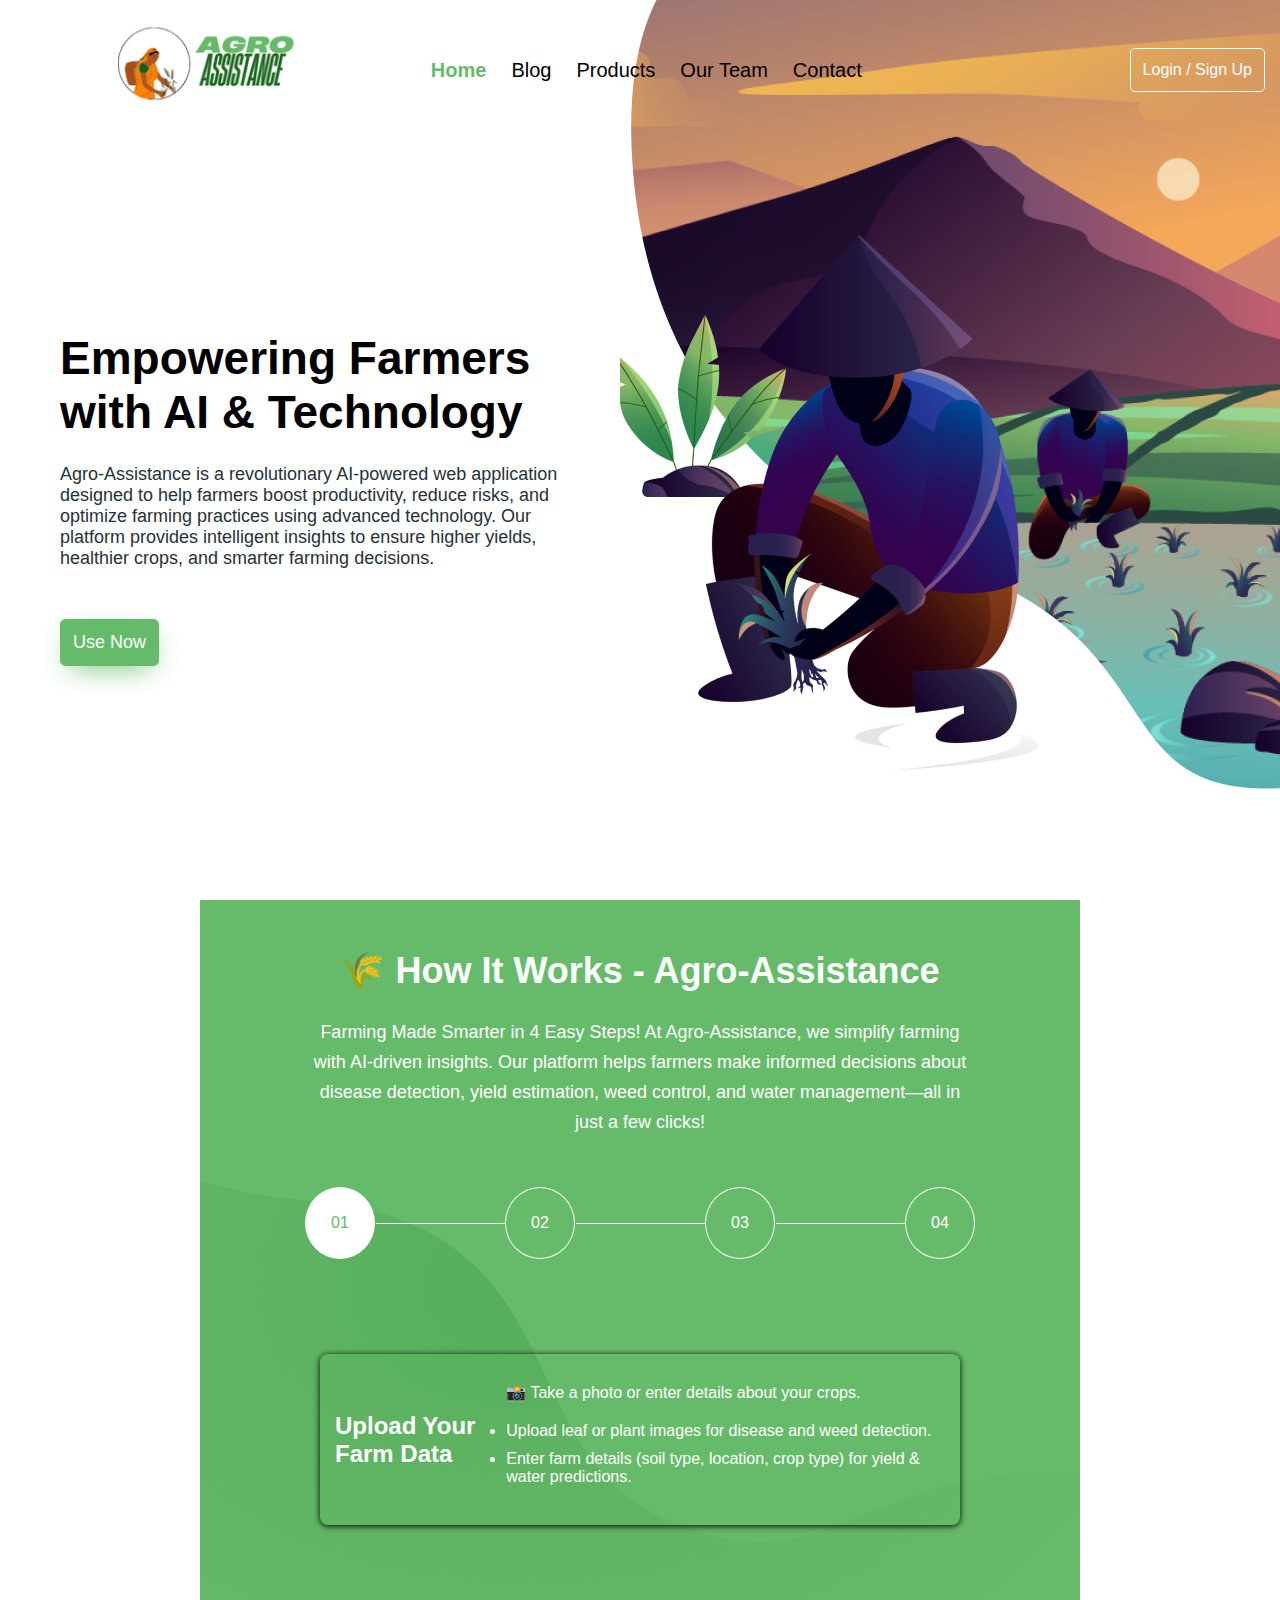
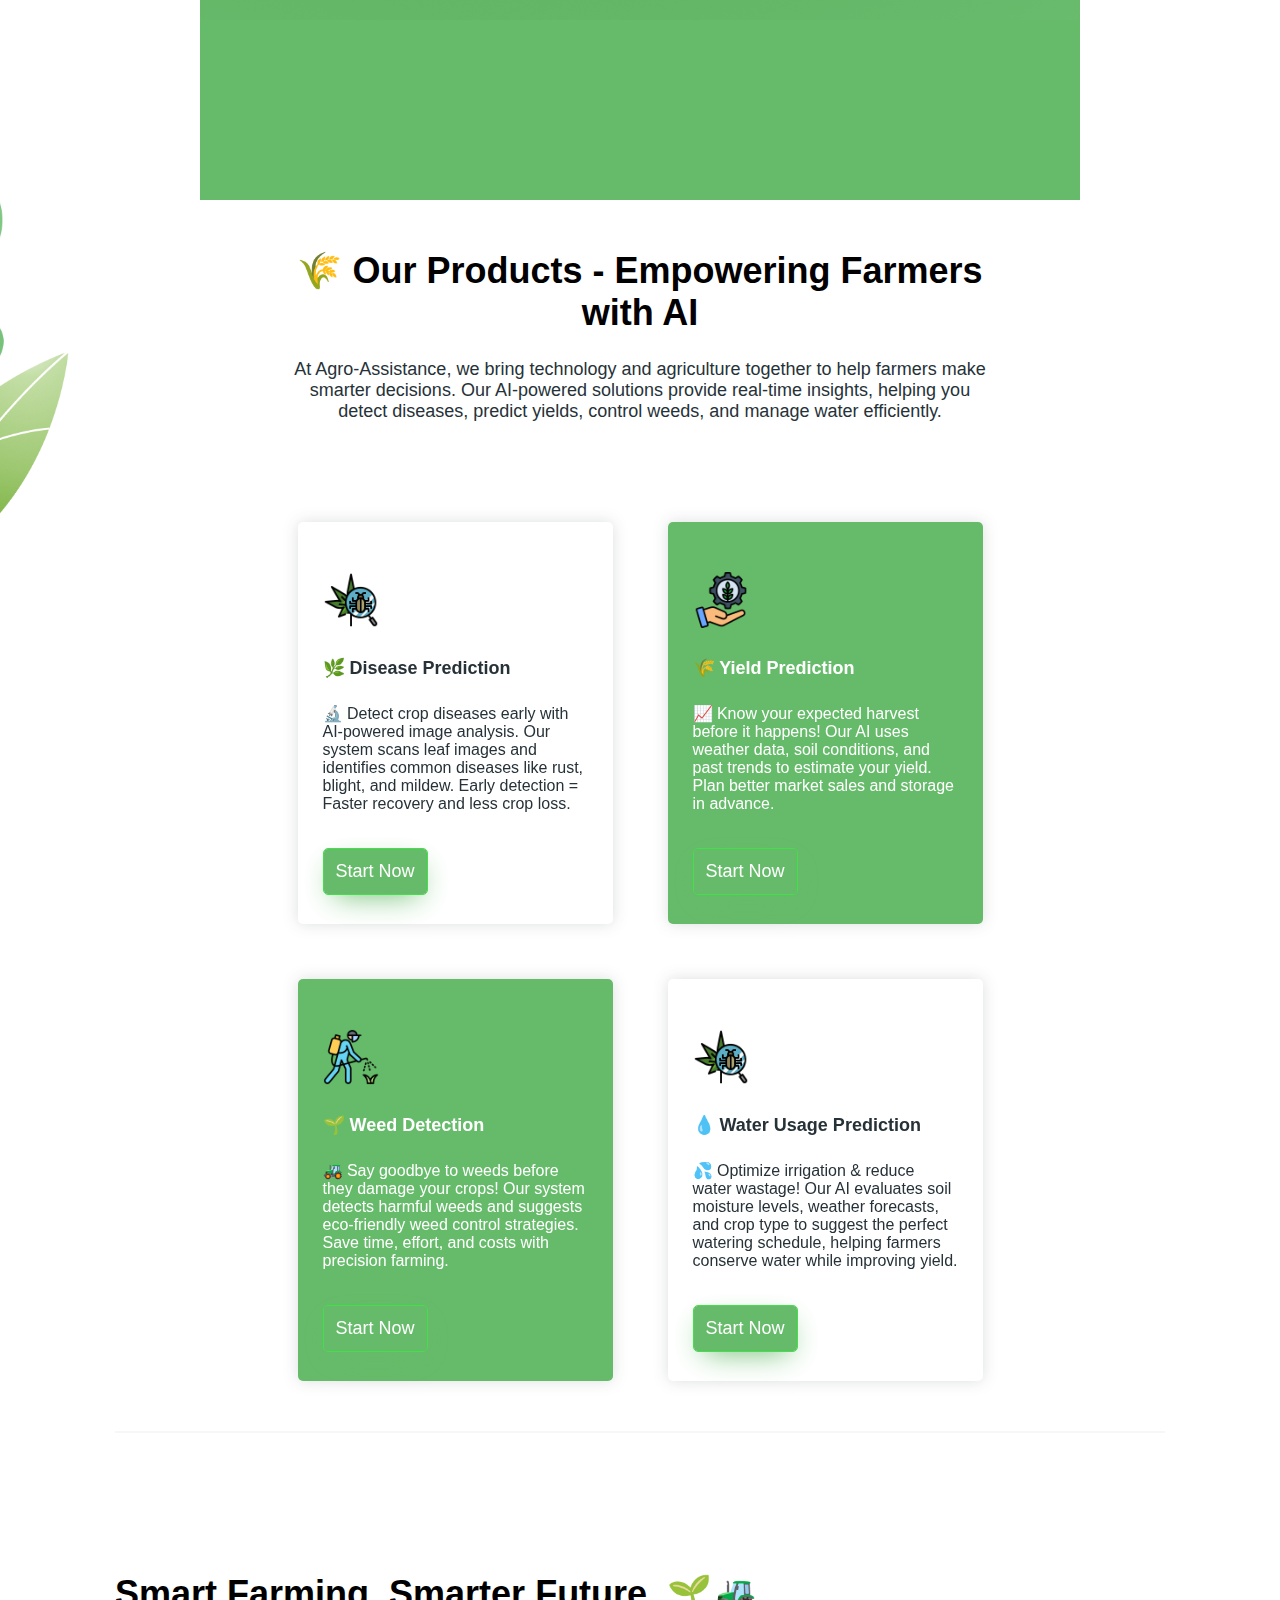
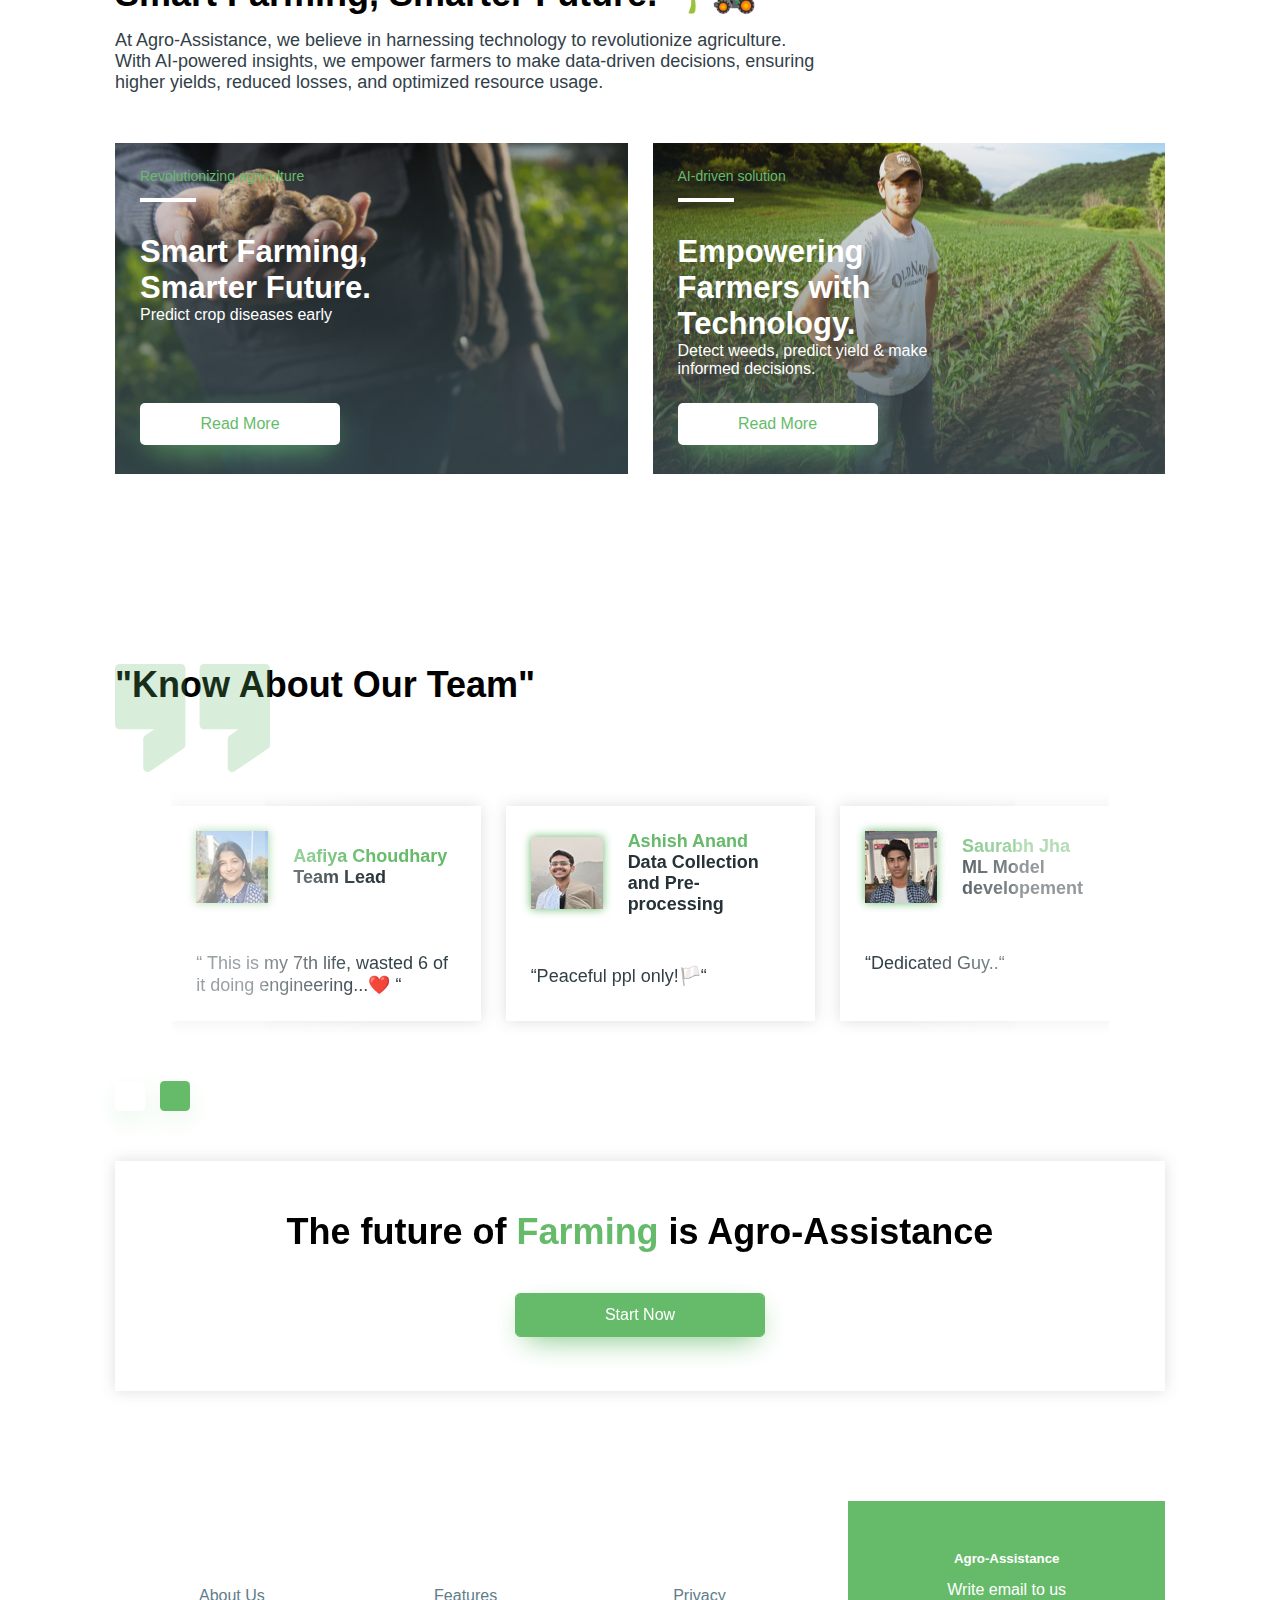
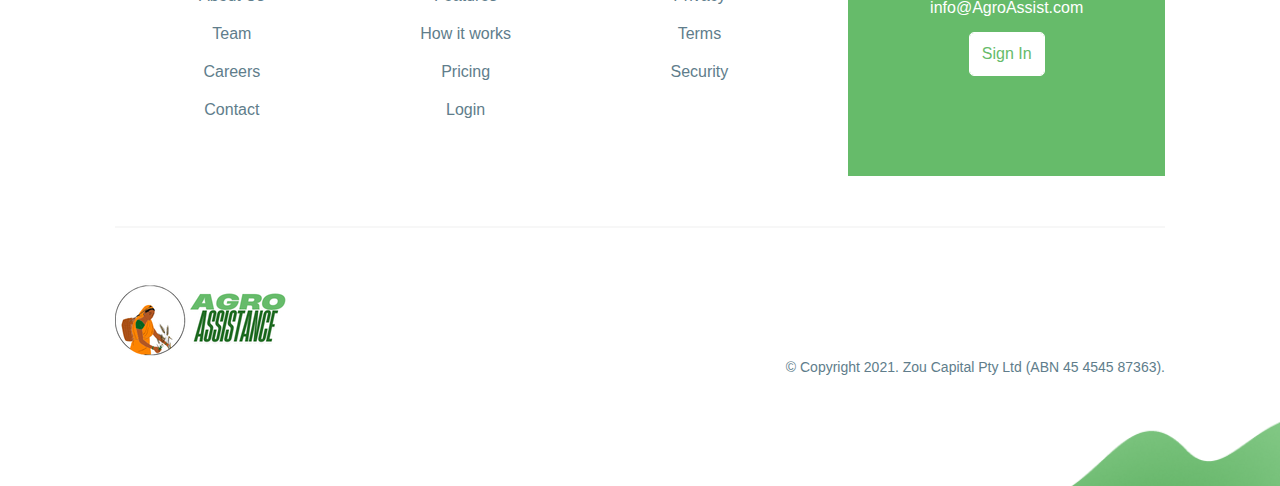
==== commit 896ff879: "made some changes" ====
--- a/index.html
+++ b/index.html
@@ -38,8 +38,8 @@
                         </li>
                     </ul>
                     <div class="header__signup">
-                        <a href="#" class="btn btn__signup">
-                            <i class="fas fa-user-plus"></i> Sign Up
+                        <a href="login.html" class="btn btn__signup">
+                            <i class="fas fa-user-plus"></i> Login / Sign Up
                         </a>
                     </div>
                 </div>
@@ -137,33 +137,33 @@
                 </div>
                 <div class="opportunities__body">
                     <div class="opportunity">
-                        <img src="assets/img/opportunites/opp1.png" alt="Icon" class="opportunity__icon img__50">
+                        <img src="assets/img/opportunites/opp1.png" alt="Icon" class="opportunity__icon">
                         <h4 class="opportunity__title">🌿 Disease Prediction</h4>
                         <p class="opportunity__description">
                             🔬 Detect crop diseases early with AI-powered image analysis. Our system scans leaf images and identifies common diseases like rust, blight, and mildew. Early detection = Faster recovery and less crop loss.</p>
-                        <button class="btn btn__start">Start Now</button>
+                            <a href="disease-prediction.html" class="btn btn__start">Start Now</a>
                     </div>
 
                     <div class="opportunity active">
-                        <img src="assets/img/opportunites/opp2.png" alt="Icon" class="opportunity__icon img__50">
+                        <img src="assets/img/opportunites/opp2.png" alt="Icon" class="opportunity__icon">
                         <h4 class="opportunity__title">🌾 Yield Prediction</h4>
                         <p class="opportunity__description">
                             📈 Know your expected harvest before it happens! Our AI uses weather data, soil conditions, and past trends to estimate your yield. Plan better market sales and storage in advance.</p>
-                        <button class="btn btn__start">Start Now</button>
+                            <a href="yield-prediction.html" class="btn btn__start">Start Now</a>
                     </div>
                     <div class="opportunity active">
-                        <img src="assets/img/opportunites/opp3.png" alt="Icon" class="opportunity__icon img__50">
+                        <img src="assets/img/opportunites/opp3.png" alt="Icon" class="opportunity__icon">
                         <h4 class="opportunity__title">🌱 Weed Detection</h4>
                         <p class="opportunity__description">
                             🚜 Say goodbye to weeds before they damage your crops! Our system detects harmful weeds and suggests eco-friendly weed control strategies. Save time, effort, and costs with precision farming.</p>
-                        <button class="btn btn__start">Start Now</button>
+                            <a href="weed-detection.html" class="btn btn__start">Start Now</a>
                     </div>
                     <div class="opportunity">
-                        <img src="assets/img/opportunites/opp1.png" alt="Icon" class="opportunity__icon img__50">
+                        <img src="assets/img/opportunites/opp1.png" alt="Icon" class="opportunity__icon">
                         <h4 class="opportunity__title">💧 Water Usage Prediction</h4>
                         <p class="opportunity__description">
                             💦 Optimize irrigation & reduce water wastage! Our AI evaluates soil moisture levels, weather forecasts, and crop type to suggest the perfect watering schedule, helping farmers conserve water while improving yield.</p>
-                        <button class="btn btn__start">Start Now</button>
+                            <a href="water-usage.html" class="btn btn__start">Start Now</a>
                     </div>
                 </div>
             </div>
@@ -378,7 +378,7 @@
                             <h4 class="footer_nav__menu__title">INVEST</h4>
                         </li>
                         <li class="footer_nav__item">
-                            <a href="/hi" class="footer_nav__link">Change to Hindi</a>
+                            <a href="#" class="footer_nav__link">Features</a>
                         </li>
                         <li class="footer_nav__item">
                             <a href="#" class="footer_nav__link">How it works</a>
@@ -420,7 +420,7 @@
                         <img src="assets/img/logo.png" alt="Logo">
                     </div>
                     <p class="footer_copyright">
-                        © Copyright 2025.
+                        © Copyright 2021. Zou Capital Pty Ltd (ABN 45 4545 87363).
                     </p>
                 </div>
                 <img src="assets/img/mountain.png" alt="Mountain" class="footer_img">
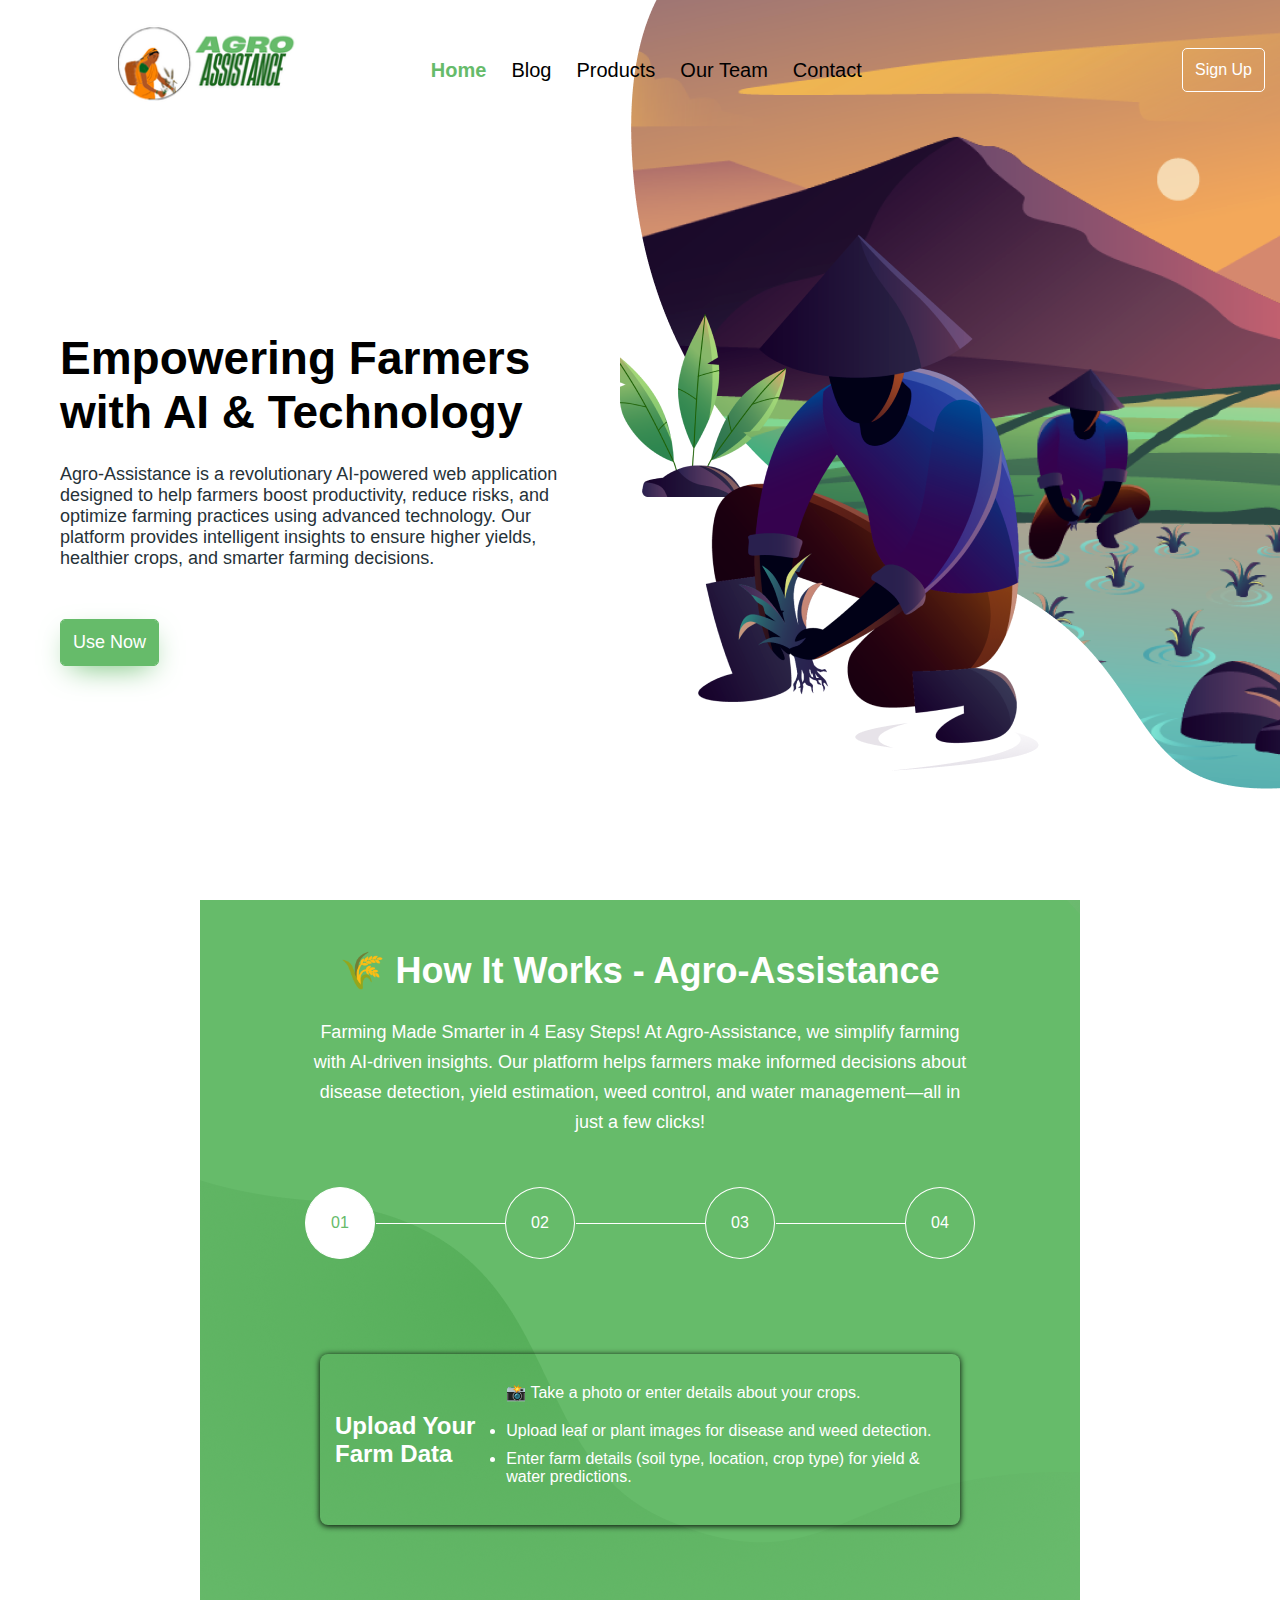
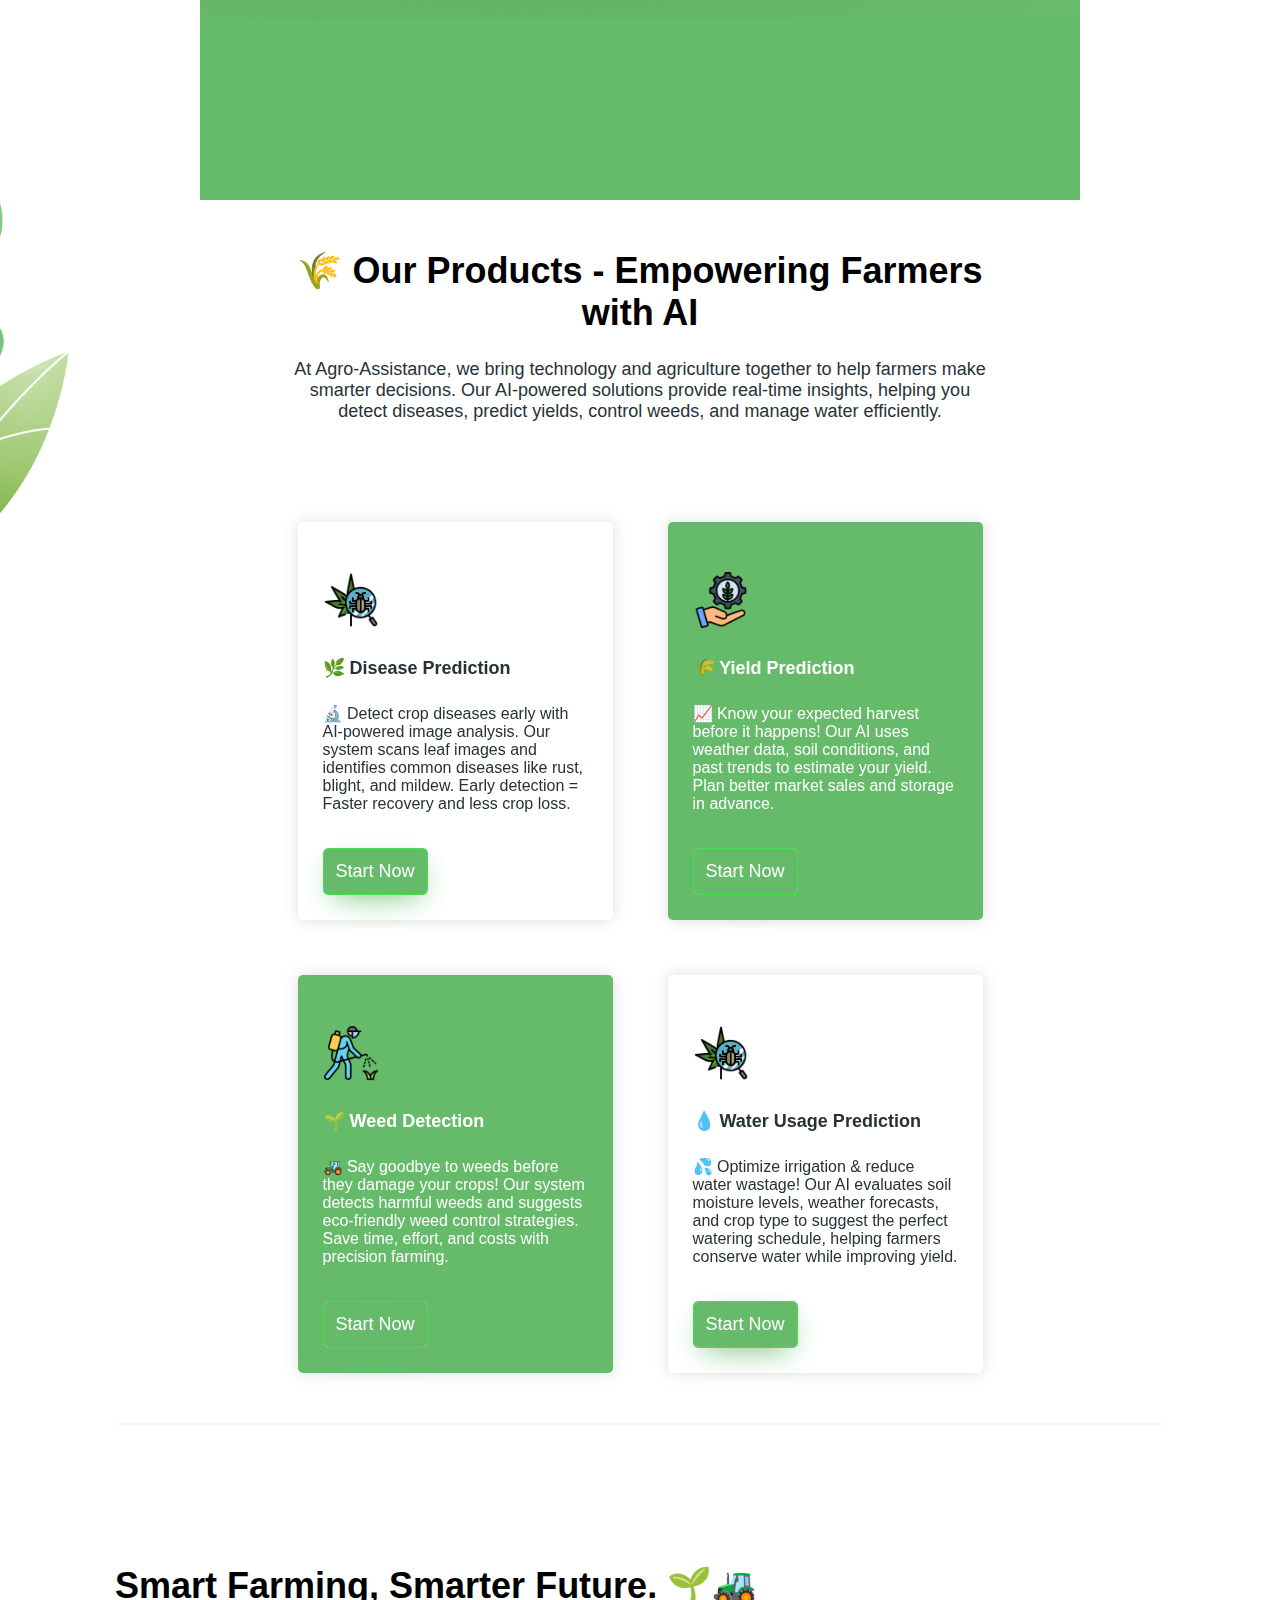
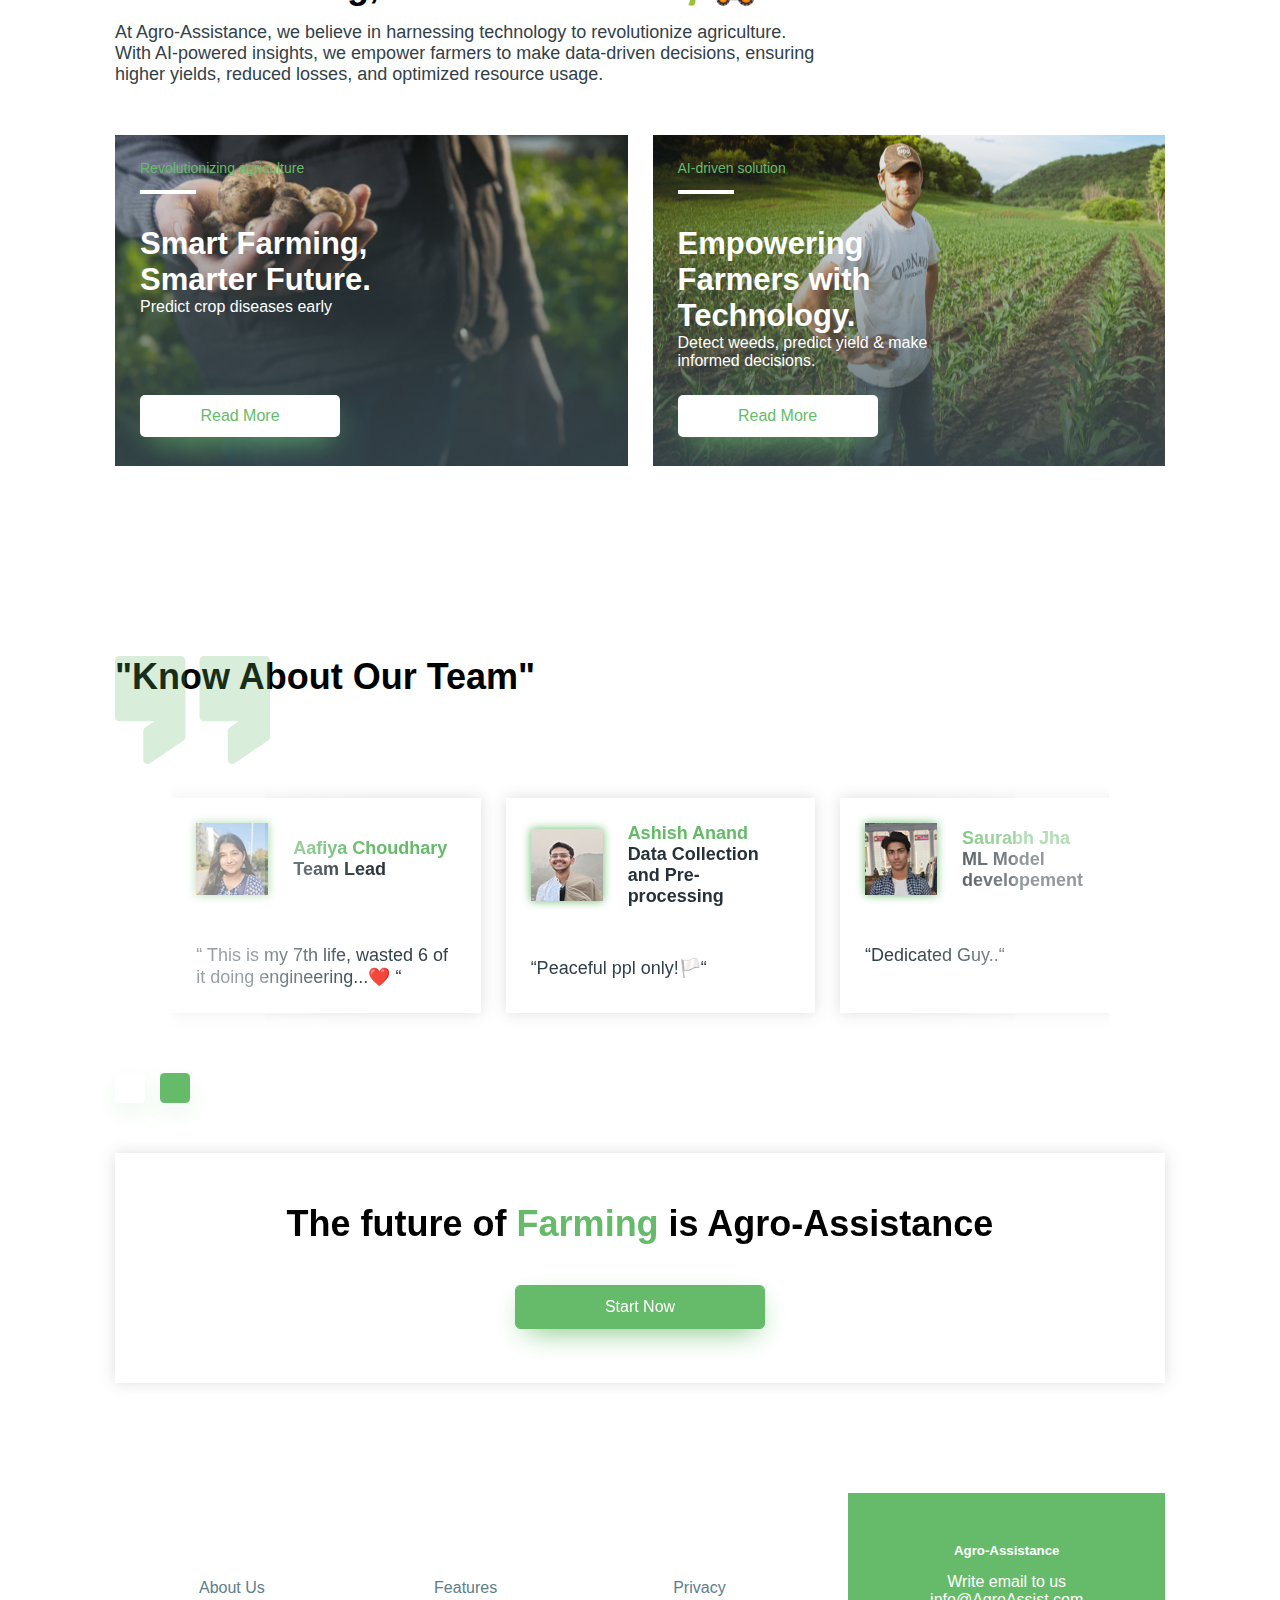
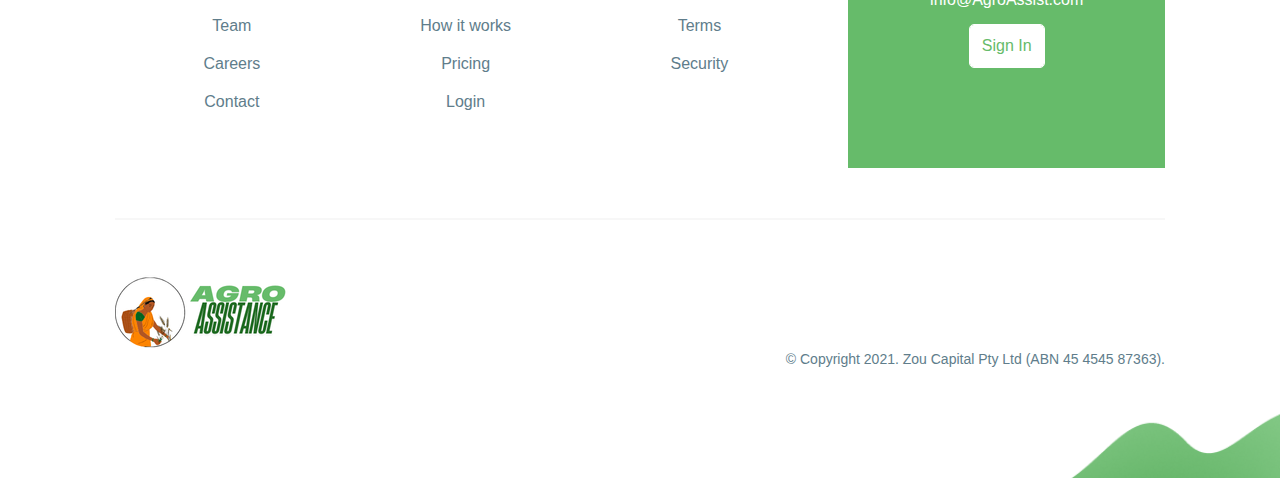
==== commit 5b82e43b: "Update index.html" ====
--- a/index.html
+++ b/index.html
@@ -4,7 +4,7 @@
 <head>
     <meta charset="UTF-8">
     <meta name="viewport" content="width=device-width, user-scalable=no, initial-scale=1.0, maximum-scale=1.0, minimum-scale=1.0">
-    <title>Agro Assistance</title>
+    <title>Agro Assist</title>
     <link rel="icon" type="image/png" href="assets/img/agri.svg">
     <link rel="stylesheet" href="https://cdnjs.cloudflare.com/ajax/libs/font-awesome/5.15.2/css/all.min.css" integrity="sha512-HK5fgLBL+xu6dm/Ii3z4xhlSUyZgTT9tuc/hSrtw6uzJOvgRr2a9jyxxT1ely+B+xFAmJKVSTbpM/CuL7qxO8w==" crossorigin="anonymous" />
     <link rel="stylesheet" href="assets/css/main.css">
@@ -38,8 +38,8 @@
                         </li>
                     </ul>
                     <div class="header__signup">
-                        <a href="login.html" class="btn btn__signup">
-                            <i class="fas fa-user-plus"></i> Login / Sign Up
+                        <a href="#" class="btn btn__signup">
+                            <i class="fas fa-user-plus"></i> Sign Up
                         </a>
                     </div>
                 </div>
@@ -141,7 +141,7 @@
                         <h4 class="opportunity__title">🌿 Disease Prediction</h4>
                         <p class="opportunity__description">
                             🔬 Detect crop diseases early with AI-powered image analysis. Our system scans leaf images and identifies common diseases like rust, blight, and mildew. Early detection = Faster recovery and less crop loss.</p>
-                            <a href="disease-prediction.html" class="btn btn__start">Start Now</a>
+                        <button class="btn btn__start">Start Now</button>
                     </div>
 
                     <div class="opportunity active">
@@ -149,21 +149,21 @@
                         <h4 class="opportunity__title">🌾 Yield Prediction</h4>
                         <p class="opportunity__description">
                             📈 Know your expected harvest before it happens! Our AI uses weather data, soil conditions, and past trends to estimate your yield. Plan better market sales and storage in advance.</p>
-                            <a href="yield-prediction.html" class="btn btn__start">Start Now</a>
+                        <button class="btn btn__start">Start Now</button>
                     </div>
                     <div class="opportunity active">
                         <img src="assets/img/opportunites/opp3.png" alt="Icon" class="opportunity__icon">
                         <h4 class="opportunity__title">🌱 Weed Detection</h4>
                         <p class="opportunity__description">
                             🚜 Say goodbye to weeds before they damage your crops! Our system detects harmful weeds and suggests eco-friendly weed control strategies. Save time, effort, and costs with precision farming.</p>
-                            <a href="weed-detection.html" class="btn btn__start">Start Now</a>
+                        <button class="btn btn__start">Start Now</button>
                     </div>
                     <div class="opportunity">
                         <img src="assets/img/opportunites/opp1.png" alt="Icon" class="opportunity__icon">
                         <h4 class="opportunity__title">💧 Water Usage Prediction</h4>
                         <p class="opportunity__description">
                             💦 Optimize irrigation & reduce water wastage! Our AI evaluates soil moisture levels, weather forecasts, and crop type to suggest the perfect watering schedule, helping farmers conserve water while improving yield.</p>
-                            <a href="water-usage.html" class="btn btn__start">Start Now</a>
+                        <button class="btn btn__start">Start Now</button>
                     </div>
                 </div>
             </div>
@@ -431,4 +431,4 @@
 
 </body>
 
-</html>+</html>
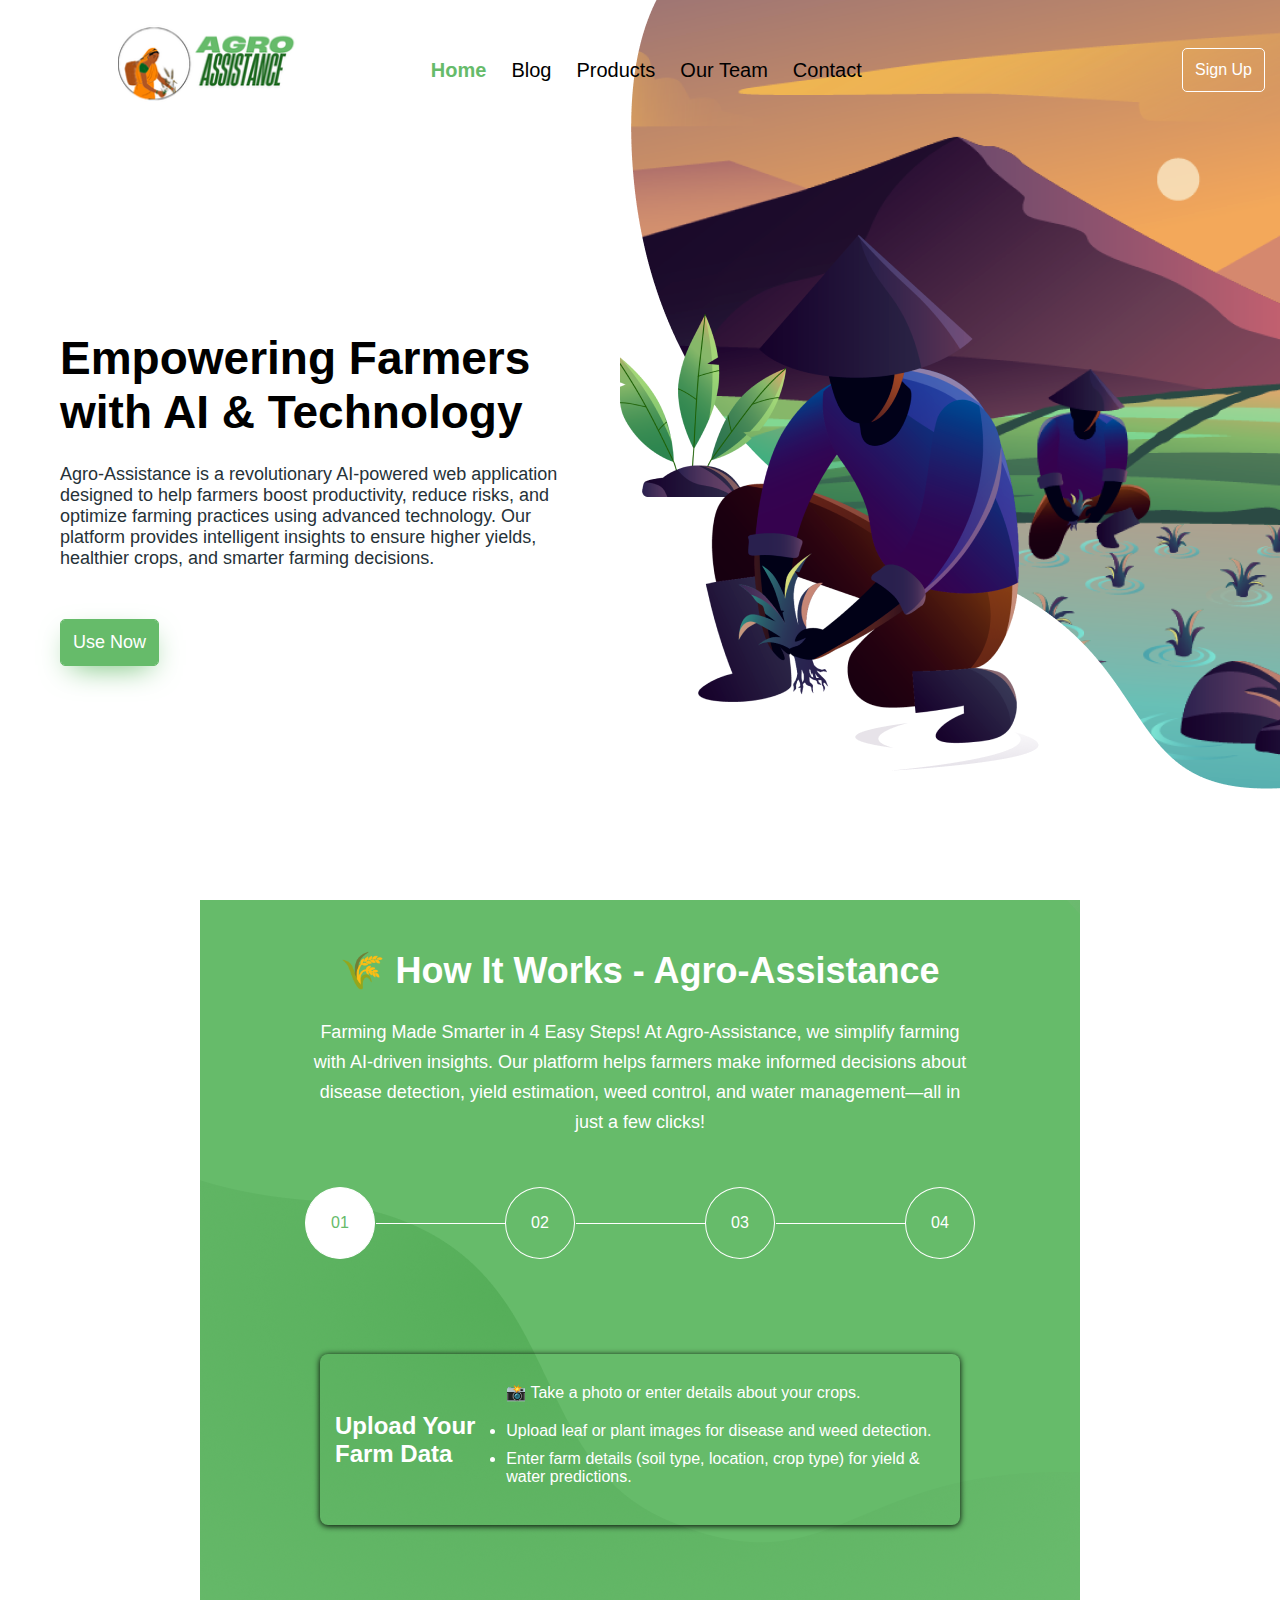
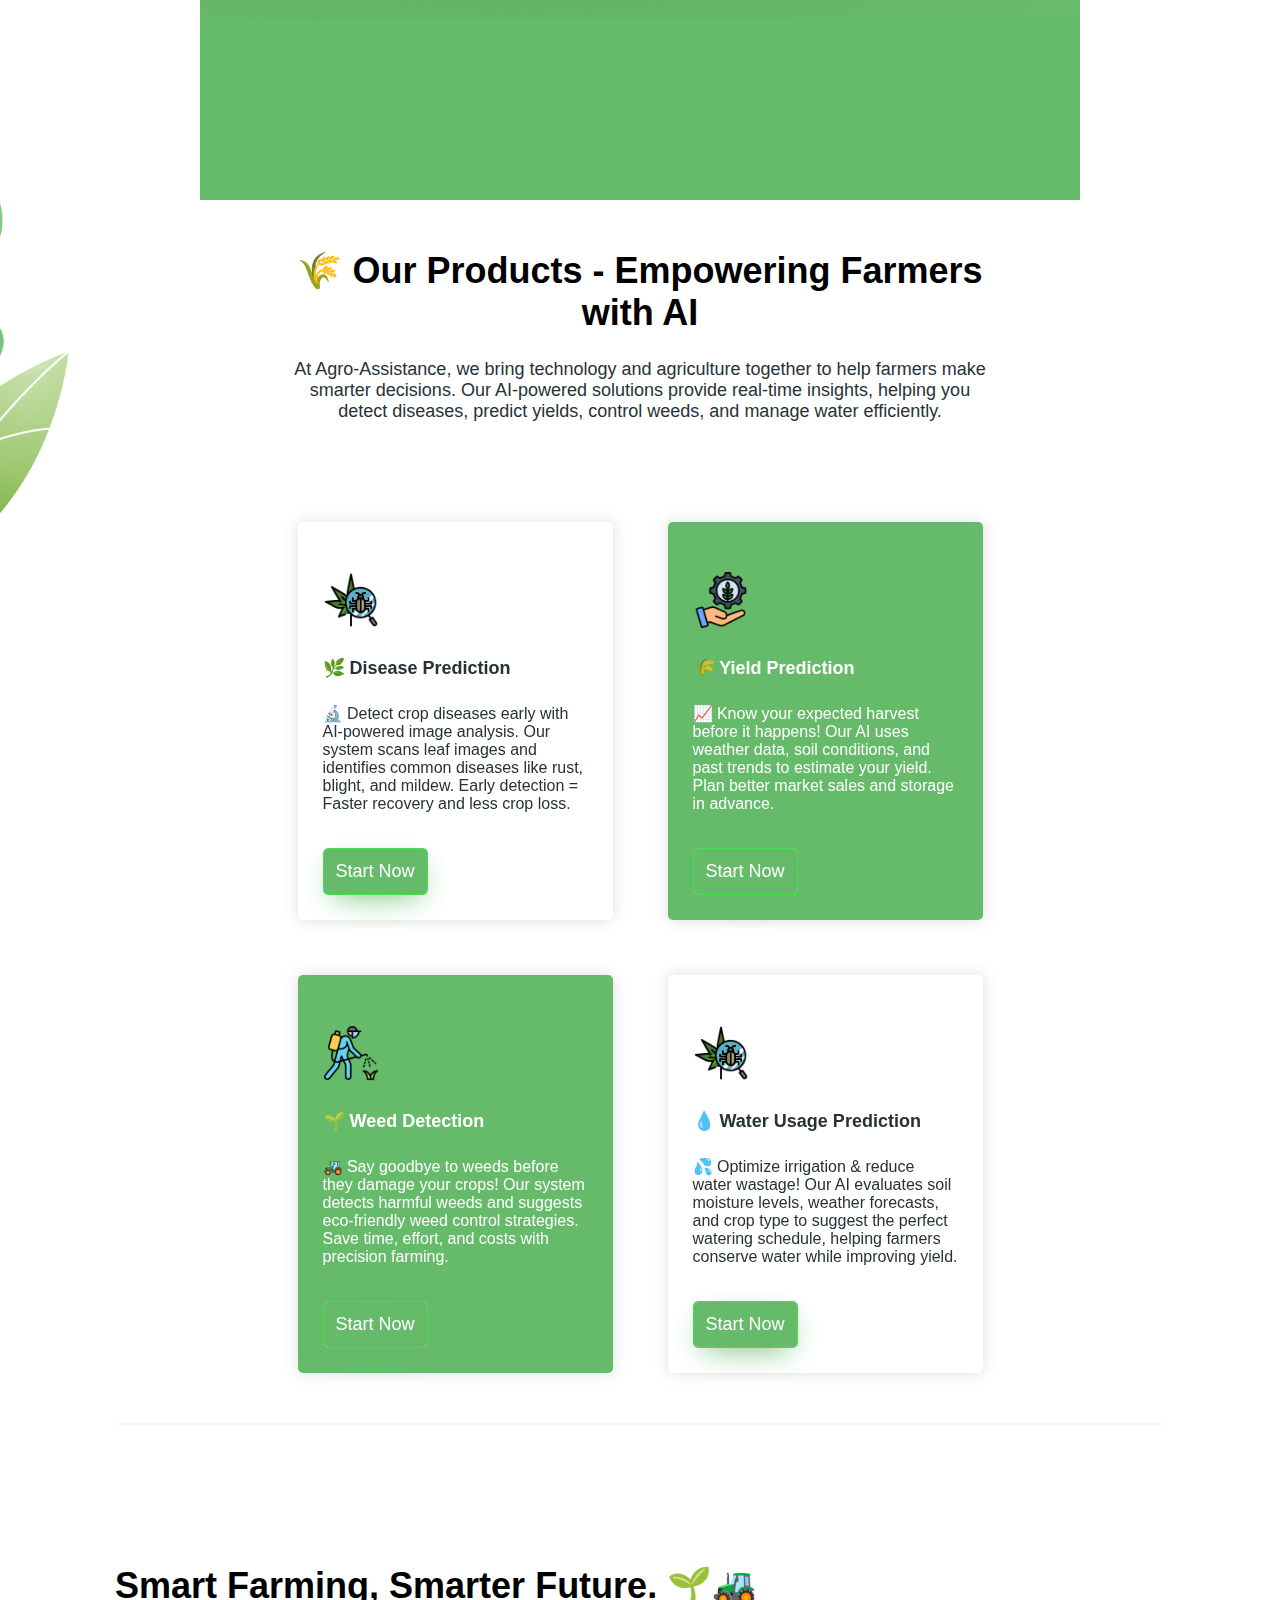
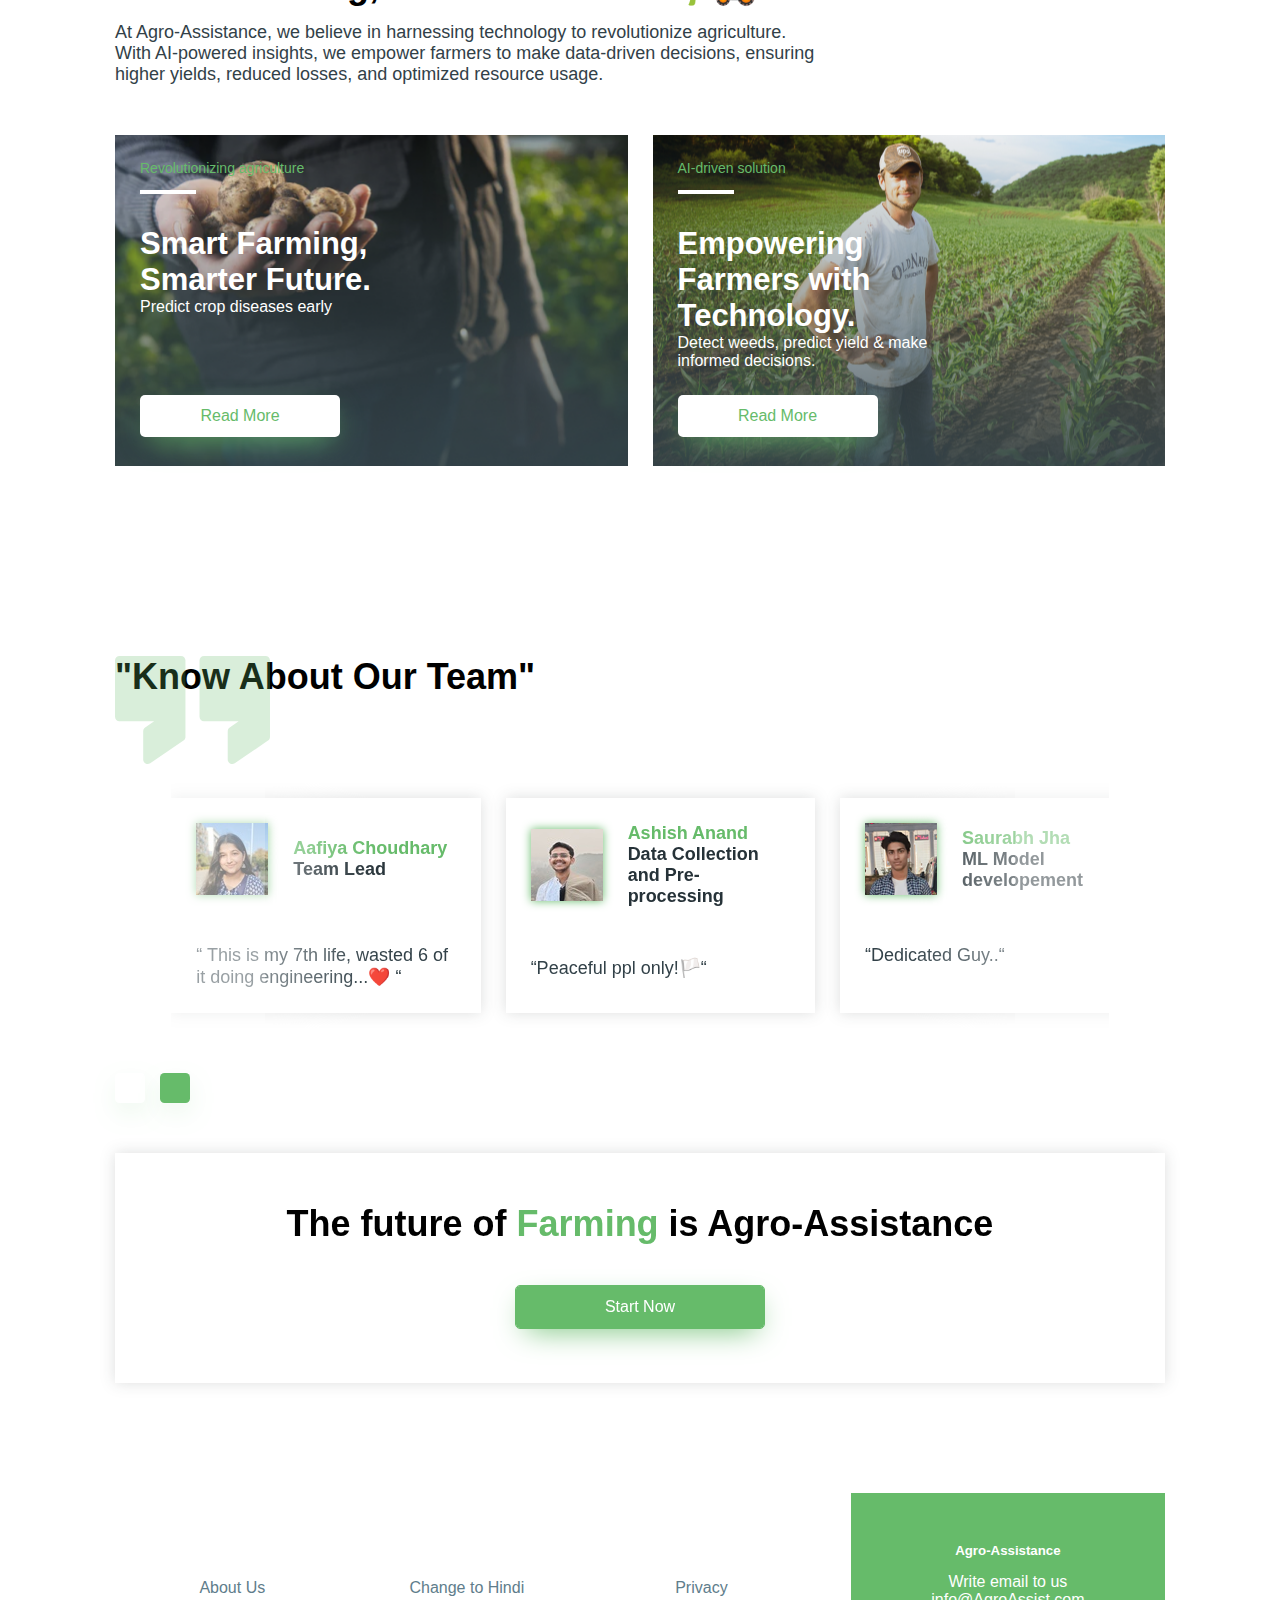
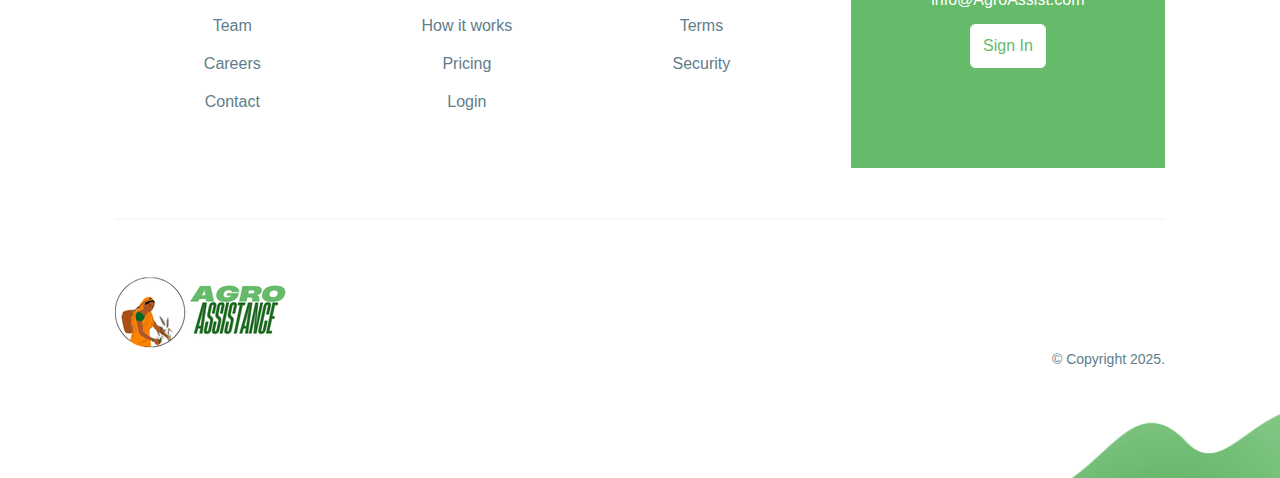
==== commit c960c2ad: "Merge pull request #1 from abkux/main" ====
--- a/index.html
+++ b/index.html
@@ -4,7 +4,7 @@
 <head>
     <meta charset="UTF-8">
     <meta name="viewport" content="width=device-width, user-scalable=no, initial-scale=1.0, maximum-scale=1.0, minimum-scale=1.0">
-    <title>Agro Assist</title>
+    <title>Agro Assistance</title>
     <link rel="icon" type="image/png" href="assets/img/agri.svg">
     <link rel="stylesheet" href="https://cdnjs.cloudflare.com/ajax/libs/font-awesome/5.15.2/css/all.min.css" integrity="sha512-HK5fgLBL+xu6dm/Ii3z4xhlSUyZgTT9tuc/hSrtw6uzJOvgRr2a9jyxxT1ely+B+xFAmJKVSTbpM/CuL7qxO8w==" crossorigin="anonymous" />
     <link rel="stylesheet" href="assets/css/main.css">
@@ -137,7 +137,7 @@
                 </div>
                 <div class="opportunities__body">
                     <div class="opportunity">
-                        <img src="assets/img/opportunites/opp1.png" alt="Icon" class="opportunity__icon">
+                        <img src="assets/img/opportunites/opp1.png" alt="Icon" class="opportunity__icon img__50">
                         <h4 class="opportunity__title">🌿 Disease Prediction</h4>
                         <p class="opportunity__description">
                             🔬 Detect crop diseases early with AI-powered image analysis. Our system scans leaf images and identifies common diseases like rust, blight, and mildew. Early detection = Faster recovery and less crop loss.</p>
@@ -145,21 +145,21 @@
                     </div>
 
                     <div class="opportunity active">
-                        <img src="assets/img/opportunites/opp2.png" alt="Icon" class="opportunity__icon">
+                        <img src="assets/img/opportunites/opp2.png" alt="Icon" class="opportunity__icon img__50">
                         <h4 class="opportunity__title">🌾 Yield Prediction</h4>
                         <p class="opportunity__description">
                             📈 Know your expected harvest before it happens! Our AI uses weather data, soil conditions, and past trends to estimate your yield. Plan better market sales and storage in advance.</p>
                         <button class="btn btn__start">Start Now</button>
                     </div>
                     <div class="opportunity active">
-                        <img src="assets/img/opportunites/opp3.png" alt="Icon" class="opportunity__icon">
+                        <img src="assets/img/opportunites/opp3.png" alt="Icon" class="opportunity__icon img__50">
                         <h4 class="opportunity__title">🌱 Weed Detection</h4>
                         <p class="opportunity__description">
                             🚜 Say goodbye to weeds before they damage your crops! Our system detects harmful weeds and suggests eco-friendly weed control strategies. Save time, effort, and costs with precision farming.</p>
                         <button class="btn btn__start">Start Now</button>
                     </div>
                     <div class="opportunity">
-                        <img src="assets/img/opportunites/opp1.png" alt="Icon" class="opportunity__icon">
+                        <img src="assets/img/opportunites/opp1.png" alt="Icon" class="opportunity__icon img__50">
                         <h4 class="opportunity__title">💧 Water Usage Prediction</h4>
                         <p class="opportunity__description">
                             💦 Optimize irrigation & reduce water wastage! Our AI evaluates soil moisture levels, weather forecasts, and crop type to suggest the perfect watering schedule, helping farmers conserve water while improving yield.</p>
@@ -378,7 +378,7 @@
                             <h4 class="footer_nav__menu__title">INVEST</h4>
                         </li>
                         <li class="footer_nav__item">
-                            <a href="#" class="footer_nav__link">Features</a>
+                            <a href="/hi" class="footer_nav__link">Change to Hindi</a>
                         </li>
                         <li class="footer_nav__item">
                             <a href="#" class="footer_nav__link">How it works</a>
@@ -420,7 +420,7 @@
                         <img src="assets/img/logo.png" alt="Logo">
                     </div>
                     <p class="footer_copyright">
-                        © Copyright 2021. Zou Capital Pty Ltd (ABN 45 4545 87363).
+                        © Copyright 2025.
                     </p>
                 </div>
                 <img src="assets/img/mountain.png" alt="Mountain" class="footer_img">
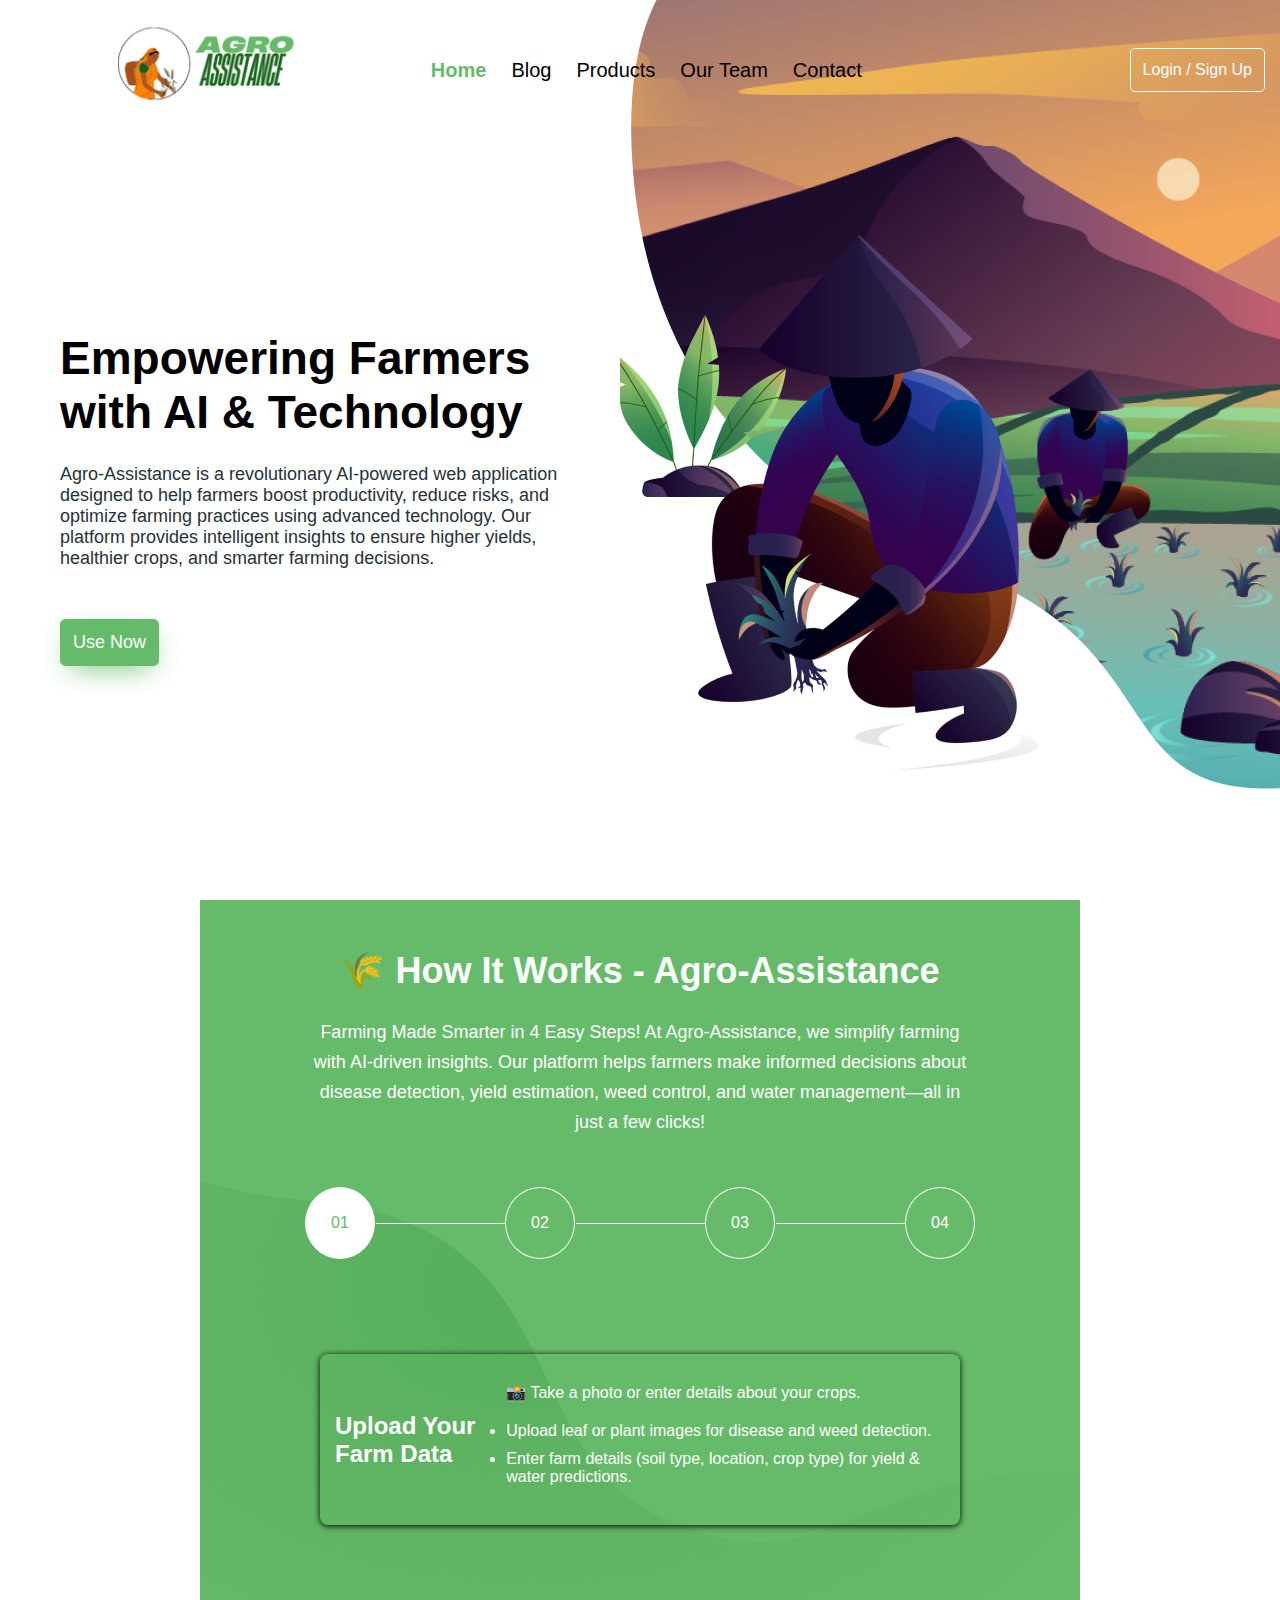
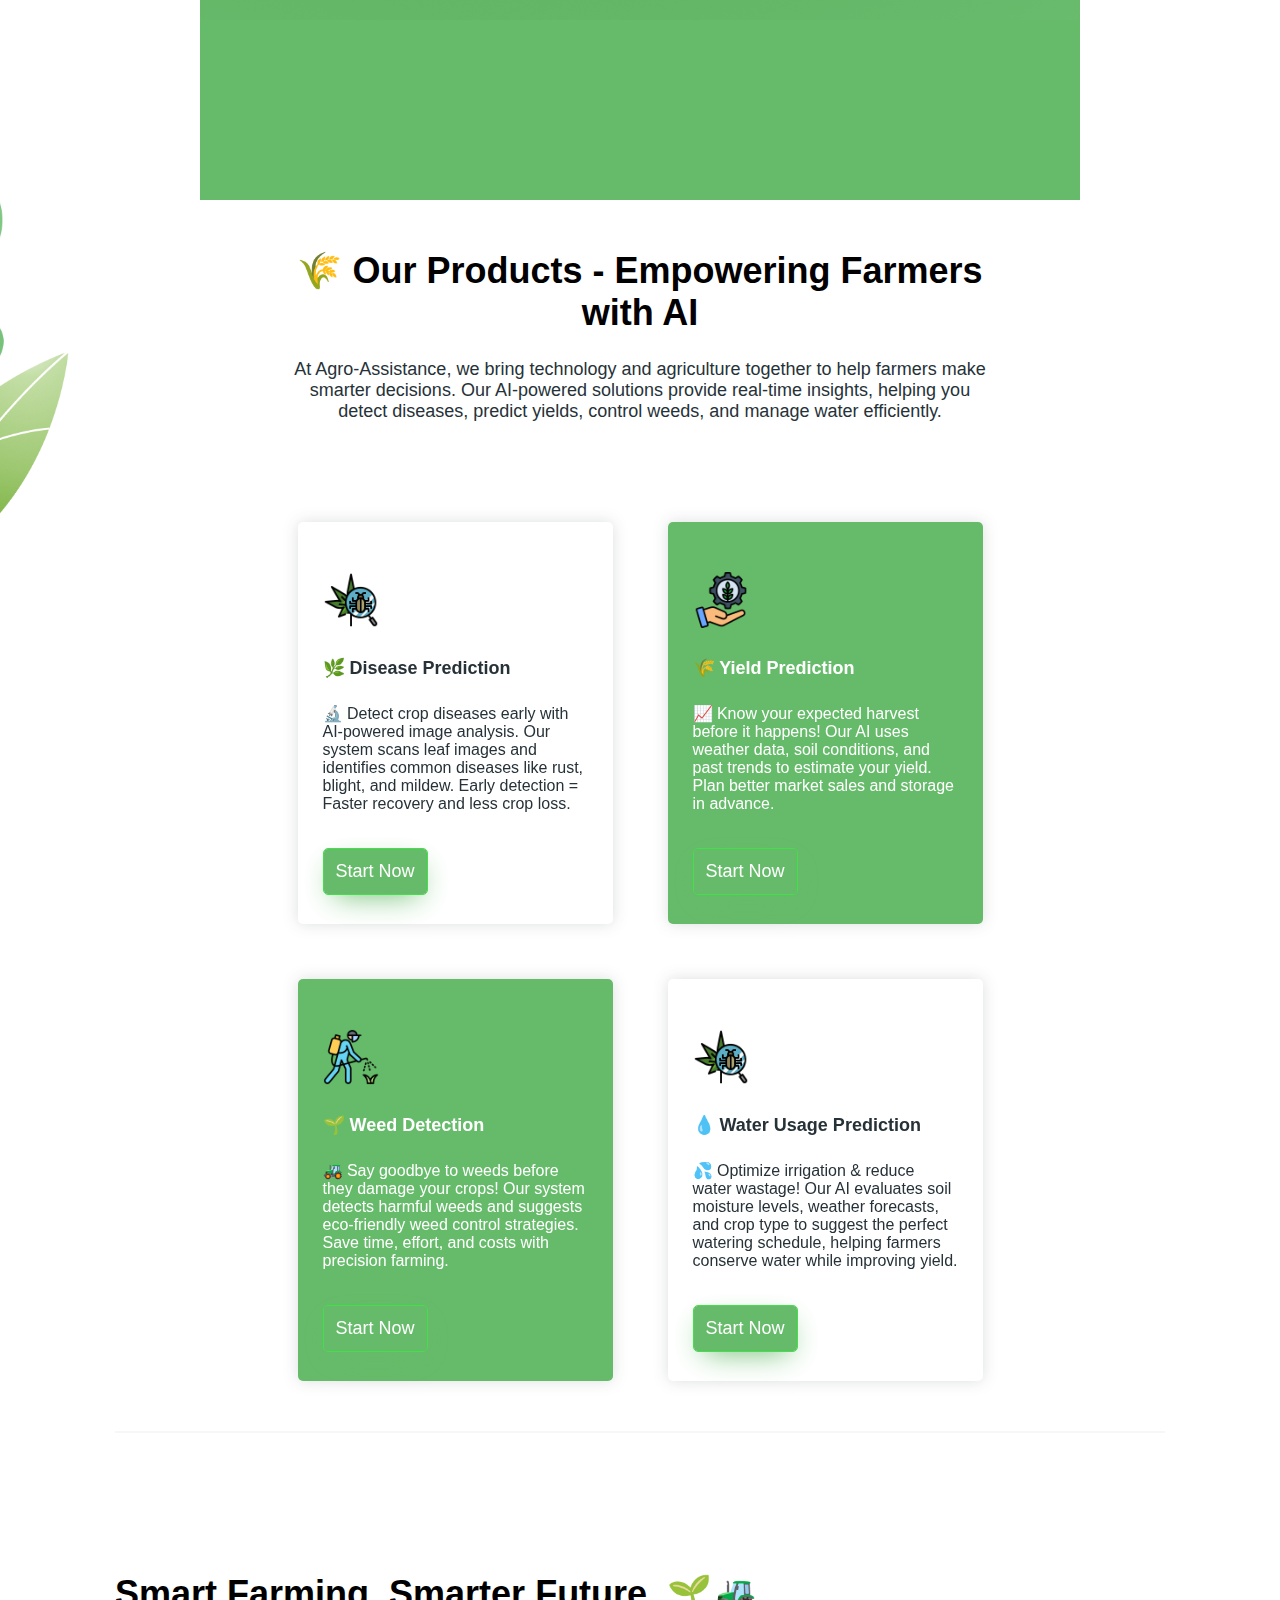
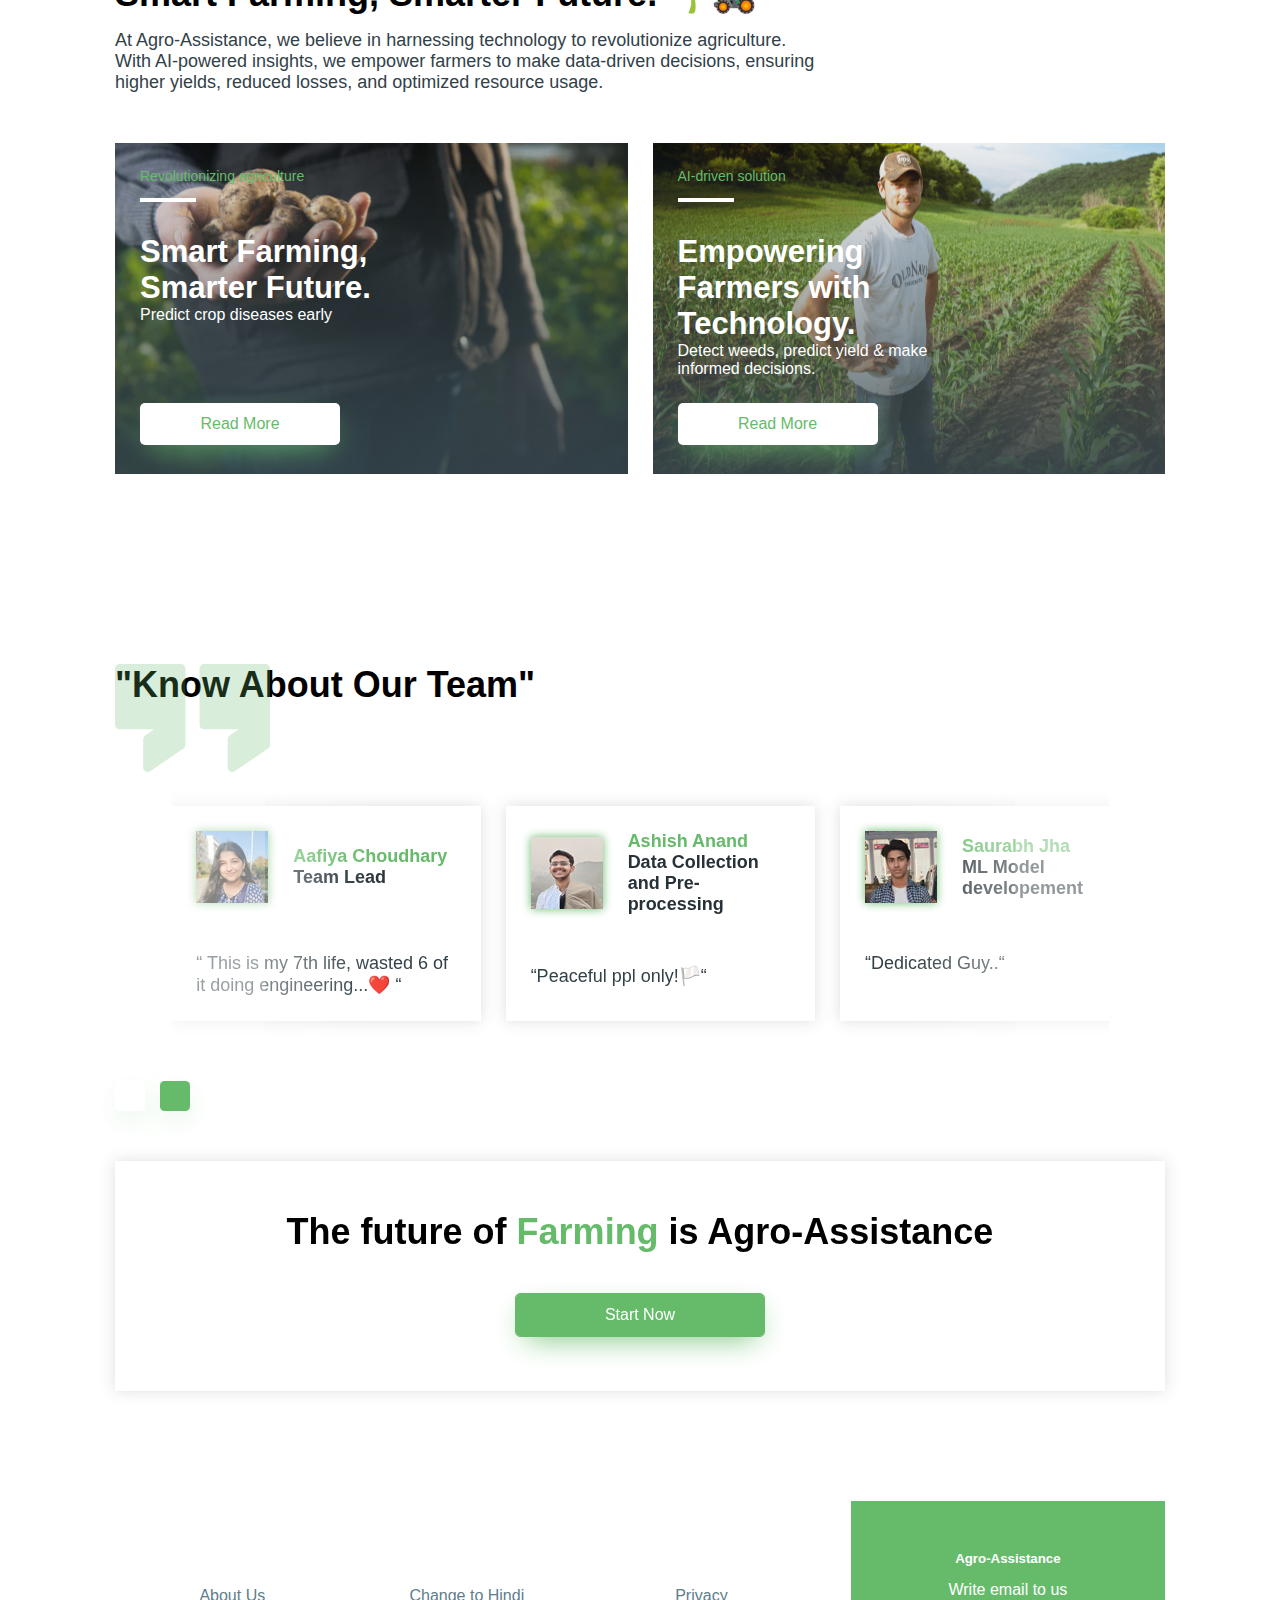
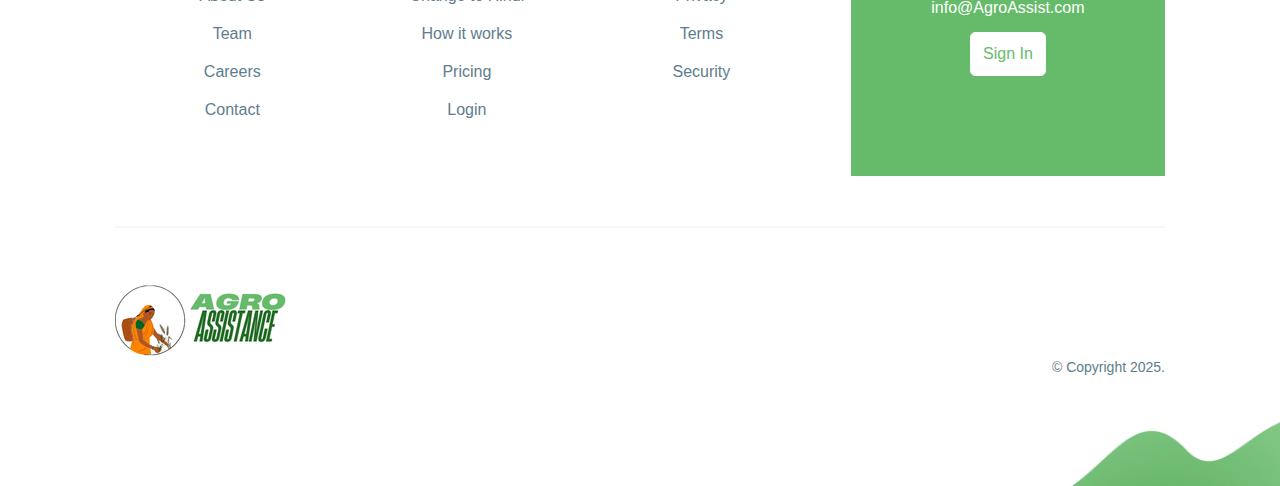
==== commit bd78dbcb: "Merge pull request #2 from saurabhjha004/my-feature-branch" ====
--- a/index.html
+++ b/index.html
@@ -38,8 +38,8 @@
                         </li>
                     </ul>
                     <div class="header__signup">
-                        <a href="#" class="btn btn__signup">
-                            <i class="fas fa-user-plus"></i> Sign Up
+                        <a href="login.html" class="btn btn__signup">
+                            <i class="fas fa-user-plus"></i> Login / Sign Up
                         </a>
                     </div>
                 </div>
@@ -141,7 +141,7 @@
                         <h4 class="opportunity__title">🌿 Disease Prediction</h4>
                         <p class="opportunity__description">
                             🔬 Detect crop diseases early with AI-powered image analysis. Our system scans leaf images and identifies common diseases like rust, blight, and mildew. Early detection = Faster recovery and less crop loss.</p>
-                        <button class="btn btn__start">Start Now</button>
+                            <a href="disease-prediction.html" class="btn btn__start">Start Now</a>
                     </div>
 
                     <div class="opportunity active">
@@ -149,21 +149,21 @@
                         <h4 class="opportunity__title">🌾 Yield Prediction</h4>
                         <p class="opportunity__description">
                             📈 Know your expected harvest before it happens! Our AI uses weather data, soil conditions, and past trends to estimate your yield. Plan better market sales and storage in advance.</p>
-                        <button class="btn btn__start">Start Now</button>
+                            <a href="yield-prediction.html" class="btn btn__start">Start Now</a>
                     </div>
                     <div class="opportunity active">
                         <img src="assets/img/opportunites/opp3.png" alt="Icon" class="opportunity__icon img__50">
                         <h4 class="opportunity__title">🌱 Weed Detection</h4>
                         <p class="opportunity__description">
                             🚜 Say goodbye to weeds before they damage your crops! Our system detects harmful weeds and suggests eco-friendly weed control strategies. Save time, effort, and costs with precision farming.</p>
-                        <button class="btn btn__start">Start Now</button>
+                            <a href="weed-detection.html" class="btn btn__start">Start Now</a>
                     </div>
                     <div class="opportunity">
                         <img src="assets/img/opportunites/opp1.png" alt="Icon" class="opportunity__icon img__50">
                         <h4 class="opportunity__title">💧 Water Usage Prediction</h4>
                         <p class="opportunity__description">
                             💦 Optimize irrigation & reduce water wastage! Our AI evaluates soil moisture levels, weather forecasts, and crop type to suggest the perfect watering schedule, helping farmers conserve water while improving yield.</p>
-                        <button class="btn btn__start">Start Now</button>
+                            <a href="water-usage.html" class="btn btn__start">Start Now</a>
                     </div>
                 </div>
             </div>
@@ -378,7 +378,8 @@
                             <h4 class="footer_nav__menu__title">INVEST</h4>
                         </li>
                         <li class="footer_nav__item">
-                            <a href="/hi" class="footer_nav__link">Change to Hindi</a>
+<!--                             <a href="/A/hi/index.html" class="footer_nav__link">Change to Hindi</a> -->
+                            <a href="/Agro-Assistance-webapp/hi/index.html" class="footer_nav__link">Change to Hindi</a>
                         </li>
                         <li class="footer_nav__item">
                             <a href="#" class="footer_nav__link">How it works</a>
